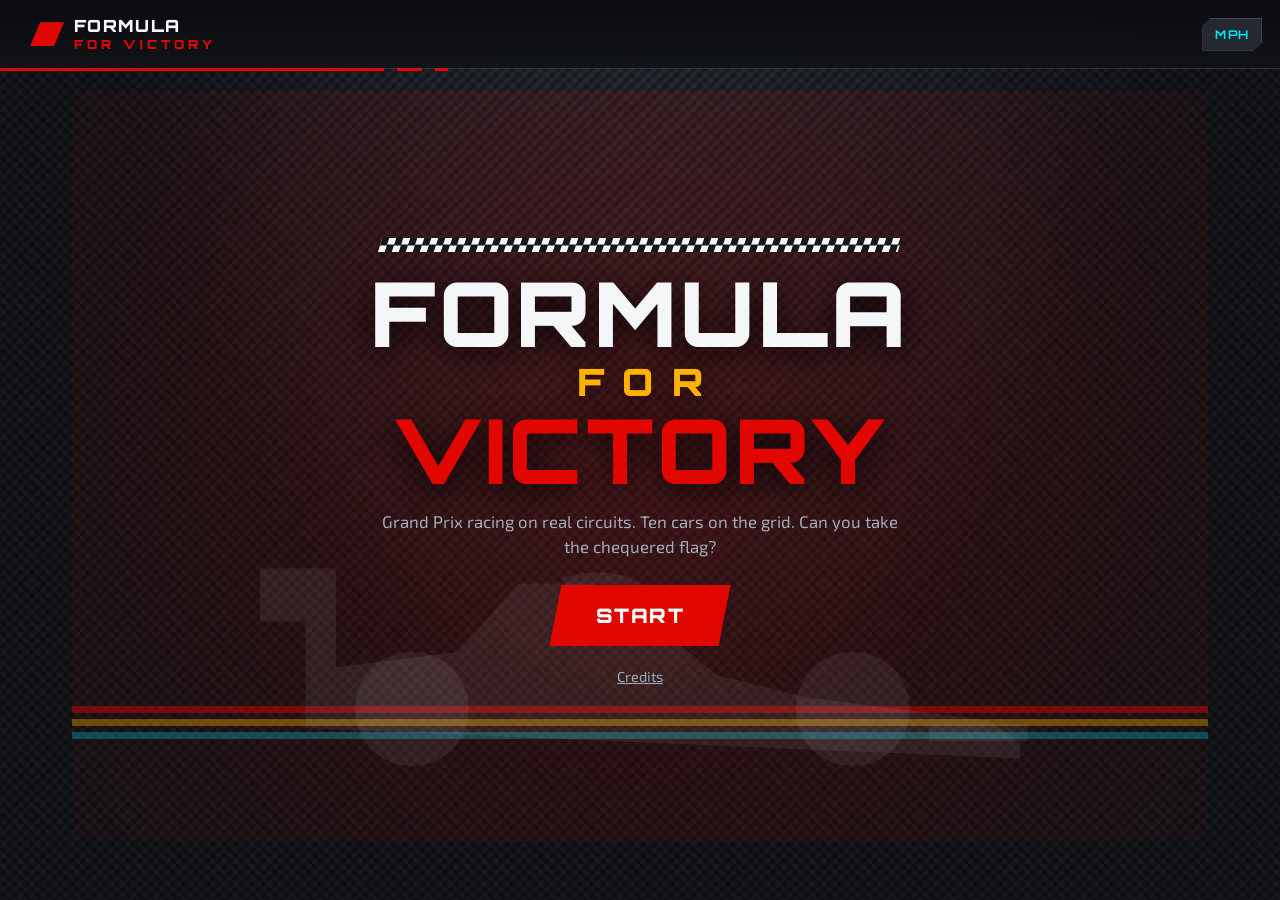
==== index.html @ 268bb815 "Smoother on tablets, kinder steering, phone layout Rivals far up the road are drawn as one simple sh" ====
<!DOCTYPE html>
<html lang="en">
<head>
    <meta charset="UTF-8">
    <meta name="viewport" content="width=device-width, initial-scale=1.0, viewport-fit=cover">
    <title>Formula for Victory</title>
    <meta name="description" content="A Grand Prix racing game for ages 9 to 12: single-seater racing cars on real circuits.">

    <link rel="manifest" href="manifest.json">
    <meta name="theme-color" content="#111317">
    <link rel="apple-touch-icon" href="icon-192.png">
    <link rel="icon" href="icon-192.png" type="image/png">
    <meta name="apple-mobile-web-app-capable" content="yes">
    <meta name="mobile-web-app-capable" content="yes">
    <meta name="apple-mobile-web-app-status-bar-style" content="black-translucent">
    <link rel="stylesheet" href="style.css">
    <!-- Child-friendly settings: stop browser features that get in the way when a child is playing
         (long-press "save image" menus, dragging pictures, zooming, pull-to-refresh, print/save shortcuts,
         translate prompts, and the Back button closing the app). The search box still works normally. -->
    <meta name="google" content="notranslate">
    <style>
        html { touch-action: pan-x pan-y; }   /* scrolling only: no pinch or double-tap zoom (games that need touch set their own) */
        html, body { overscroll-behavior: none; -webkit-text-size-adjust: 100%; }   /* no pull-to-refresh or bounce */
        body { -webkit-touch-callout: none; -webkit-user-select: none; user-select: none; }
        img, svg, canvas, video, a { -webkit-touch-callout: none; -webkit-user-drag: none; }
        input, textarea, [contenteditable="true"] { -webkit-touch-callout: default; -webkit-user-select: text; user-select: text; }
        @media print {
            body > * { display: none !important; }
            body::after { content: 'Printing is switched off in this app.'; display: block; padding: 40px; text-align: center; font: 700 24px sans-serif; }
        }
    </style>
    <script>
        (function () {
            const isTyping = el => el && el.closest && el.closest('input, textarea, [contenteditable="true"]');
            const block = e => { if (!isTyping(e.target)) e.preventDefault(); };
            document.addEventListener('contextmenu', block, true);   // long-press menu: save / download / share image, open link
            document.addEventListener('dragstart', block, true);     // dragging pictures and links out of the app
            document.addEventListener('selectstart', block, true);   // selecting text (and the copy / web-search bubble)
            // iPads ignore "user-scalable=no", so stop pinch-zoom there too
            ['gesturestart', 'gesturechange', 'gestureend'].forEach(t => document.addEventListener(t, e => e.preventDefault(), { passive: false }));
            // Keyboard shortcuts: print, save, find, open, view source and zoom
            document.addEventListener('keydown', e => {
                if ((e.ctrlKey || e.metaKey) && ['p', 's', 'f', 'g', 'o', 'u', '+', '=', '-', '0'].includes((e.key || '').toLowerCase())) e.preventDefault();
            }, true);
            document.addEventListener('wheel', e => { if (e.ctrlKey) e.preventDefault(); }, { passive: false });   // trackpad pinch-zoom

            // Back button / back swipe: close a pop-up or return to the first screen, instead of leaving the app
            const arm = () => { if (!(history.state && history.state.kidGuard)) history.pushState({ kidGuard: true }, ''); };
            document.addEventListener('pointerdown', arm, true);   // browsers only honour this after a tap, so add it on the first touch
            window.addEventListener('popstate', () => {
                if (document.querySelector('.modal.open')) {
                    document.dispatchEvent(new KeyboardEvent('keydown', { key: 'Escape', bubbles: true }));
                } else {
                    const home = document.querySelector('.nav-btn');
                    if (home && !home.classList.contains('active')) home.click();
                }
                arm();
            });
        })();
    </script>
</head>
<body>
    <header class="topbar">
        <button class="brand nav-btn home active" data-screen="title" aria-label="Formula for Victory home">
            <span class="brand-mark" aria-hidden="true"></span>
            <span class="brand-text">FORMULA<b>FOR VICTORY</b></span>
        </button>
        <span class="spacer"></span>
        <button class="install-btn" id="install-btn" hidden>📲 Install app</button>
        <button class="units-btn" id="units-btn" title="Switch between mph and km/h">MPH</button>
    </header>

    <main>
        <!-- TITLE -->
        <section id="screen-title" class="screen active">
            <div class="title-wrap">
                <canvas class="title-art" id="title-art" aria-hidden="true"></canvas>
                <div class="title-box">
                    <div class="title-flag" aria-hidden="true"></div>
                    <h1 class="title-logo">FORMULA<small>FOR</small><b>VICTORY</b></h1>
                    <p class="title-tag">Grand Prix racing on real circuits. Ten cars on the grid. Can you take the chequered flag?</p>
                    <div class="title-btns">
                        <button class="big-btn" data-screen="circuits">Start</button>
                        <button class="link-btn" data-screen="credits">Credits</button>
                    </div>
                </div>
            </div>
        </section>

        <!-- CHOOSE A CIRCUIT -->
        <section id="screen-circuits" class="screen">
            <div class="screen-head">
                <h1><span class="kicker">Step 1</span>Choose a circuit</h1>
                <p class="subtitle">Every circuit is traced from a real map, so the corners are where they really are.</p>
            </div>
            <div class="circuit-grid" id="circuit-grid"></div>
        </section>

        <!-- SET UP THE RACE -->
        <section id="screen-setup" class="screen">
            <button class="back-btn" data-screen="circuits">‹ Circuits</button>
            <div id="setup"></div>
        </section>

        <!-- CREDITS -->
        <section id="screen-credits" class="screen">
            <button class="back-btn" data-screen="title">‹ Back</button>
            <div class="screen-head"><h1><span class="kicker">Credits</span>Thank you</h1></div>
            <div class="panel credits" id="credits"></div>
        </section>
    </main>

    <!-- THE RACE (fills the screen) -->
    <div class="race-stage" id="race-stage" hidden>
        <div class="race-canvas-wrap" id="race-canvas-wrap">
            <div class="race-hud" id="race-hud"></div>
            <canvas class="race-map" id="race-map" width="180" height="180"></canvas>
            <div class="race-flash" id="race-flash"></div>
            <div class="race-corner" id="race-corner"></div>
            <div class="race-slip" id="race-slip">SLIPSTREAM</div>
            <div class="race-top">
                <button class="opt" data-race="pause" aria-label="Pause">❚❚<span> Pause</span></button><button class="opt" id="race-cam" aria-label="Change camera">🎥<span> Camera</span></button><button class="opt" id="race-help" aria-label="Driving help">🛞<span> Driving help</span></button><button class="opt" id="race-tilt" aria-label="Tilt steering">📱<span> Tilt</span></button><button class="opt" id="race-sound" aria-label="Sound">🔊<span> Sound</span></button><button class="opt" id="race-engine" aria-label="Engine sound">🏎️<span> Engine</span></button><button class="opt" id="race-units" aria-label="Switch between mph and km/h">MPH</button>
            </div>
            <div class="pad pad-left"><button class="pad-btn" data-pad="left" aria-label="Steer left">◀</button><button class="pad-btn" data-pad="right" aria-label="Steer right">▶</button></div>
            <div class="pad pad-right"><button class="pad-btn brake" data-pad="brake" aria-label="Brake">BRAKE</button><button class="pad-btn gas" data-pad="gas" aria-label="Accelerate">GO</button></div>
            <div class="race-panel" id="race-pause-panel" hidden><div class="rr-box"><h2>Paused</h2><div class="rr-actions"><button class="big-btn" data-race="resume">Keep racing</button><button class="act-btn ghost" data-race="menu">Quit to menu</button></div></div></div>
            <div class="race-panel" id="race-result" hidden></div>
        </div>
    </div>

    <div class="loading-veil" id="loading" hidden><div>WARMING UP THE TYRES…<small>Building the circuit</small></div></div>
    <div id="toast" role="status"></div>

    <script src="app.js"></script>
</body>
</html>
---- style.css ----
/* Formula for Victory: styles. The racing screen's styles are carried over from Supercar Legends. */
@font-face { font-family: 'Orbitron'; src: url('fonts/orbitron-latin-700-normal.woff2') format('woff2'); font-weight: 700; font-display: swap; }
@font-face { font-family: 'Orbitron'; src: url('fonts/orbitron-latin-900-normal.woff2') format('woff2'); font-weight: 900; font-display: swap; }
@font-face { font-family: 'Russo One'; src: url('fonts/russo-one-latin-400-normal.woff2') format('woff2'); font-weight: 400; font-display: swap; }
@font-face { font-family: 'Exo 2'; src: url('fonts/exo-2-latin-400-normal.woff2') format('woff2'); font-weight: 400; font-display: swap; }
@font-face { font-family: 'Exo 2'; src: url('fonts/exo-2-latin-600-normal.woff2') format('woff2'); font-weight: 600; font-display: swap; }
@font-face { font-family: 'Exo 2'; src: url('fonts/exo-2-latin-700-normal.woff2') format('woff2'); font-weight: 700; font-display: swap; }
@font-face { font-family: 'Exo 2'; src: url('fonts/exo-2-latin-800-normal.woff2') format('woff2'); font-weight: 800; font-display: swap; }

:root {
    --bg: #111317; --bg-2: #171A1F; --panel: #1B1F26; --panel-2: #232831; --line: #303641; --line-2: #3D4451;
    --text: #F4F6F8; --muted: #A3ACB9; --dim: #6E7785;
    --red: #E10600; --red-2: #FF2A1F; --cyan: #00E5FF; --lime: #C6FF00; --amber: #FFB300;
    --display: 'Orbitron', 'Russo One', 'Arial Black', sans-serif;
    --head: 'Russo One', 'Orbitron', 'Arial Black', sans-serif;
    --body: 'Exo 2', 'Segoe UI', system-ui, sans-serif;
    --cut: 14px;
    --carbon: repeating-linear-gradient(45deg, rgba(255,255,255,.022) 0 4px, transparent 4px 8px),
              repeating-linear-gradient(-45deg, rgba(0,0,0,.28) 0 4px, transparent 4px 8px);
}
* { box-sizing: border-box; -webkit-tap-highlight-color: transparent; }
html { -webkit-text-size-adjust: 100%; }
body { margin: 0; font-family: var(--body); color: var(--text); background: var(--bg); background-image: var(--carbon), radial-gradient(ellipse at 50% -20%, #262A33 0%, transparent 60%); background-attachment: fixed; min-height: 100vh; overflow-x: hidden; }
button, input, select { font-family: inherit; color: inherit; }
button { cursor: pointer; }
:focus-visible { outline: 2px solid var(--cyan); outline-offset: 2px; box-shadow: 0 0 0 4px rgba(0,229,255,.25); }
h1, h2, h3 { font-family: var(--head); font-weight: 400; letter-spacing: .02em; margin: 0; }
.small { font-size: .85rem; color: var(--muted); }
.cut { clip-path: polygon(var(--cut) 0, 100% 0, 100% calc(100% - var(--cut)), calc(100% - var(--cut)) 100%, 0 100%, 0 var(--cut)); }

/* ---------- Top bar ---------- */
.topbar { position: sticky; top: 0; z-index: 50; display: flex; align-items: center; gap: 14px; padding: 10px 18px; padding-top: max(10px, env(safe-area-inset-top));
          background: linear-gradient(180deg, rgba(10,11,14,.97), rgba(17,19,23,.93)); border-bottom: 1px solid var(--line); backdrop-filter: blur(8px); }
.topbar::after { content: ''; position: absolute; left: 0; right: 0; bottom: -3px; height: 3px; background: linear-gradient(90deg, var(--red) 0 30%, transparent 30% 31%, var(--red) 31% 33%, transparent 33% 34%, var(--red) 34% 35%, transparent 35%); }
.brand { display: flex; align-items: center; gap: 10px; background: none; border: 0; padding: 0; flex-shrink: 0; }
.brand-mark { width: 34px; height: 24px; background: var(--red); clip-path: polygon(30% 0, 100% 0, 70% 100%, 0 100%); box-shadow: 0 0 18px rgba(225,6,0,.6); position: relative; }
.brand-text { font-family: var(--display); font-weight: 900; font-size: 1.05rem; letter-spacing: .08em; line-height: 1; display: flex; flex-direction: column; text-align: left; }
.brand-text b { color: var(--red); font-weight: 900; font-size: .78rem; letter-spacing: .32em; margin-top: 3px; }
.units-btn { flex-shrink: 0; background: var(--panel-2); border: 1px solid var(--line-2); padding: 8px 12px; font-family: var(--display); font-weight: 700; font-size: .75rem; letter-spacing: .1em; color: var(--cyan); clip-path: polygon(8px 0, 100% 0, 100% calc(100% - 8px), calc(100% - 8px) 100%, 0 100%, 0 8px); }
.kicker { display: block; font-family: var(--display); font-weight: 700; font-size: .72rem; letter-spacing: .3em; color: var(--red-2); text-transform: uppercase; margin-bottom: 6px; }
.subtitle { color: var(--muted); margin: 8px 0 0; max-width: 760px; line-height: 1.5; }
.panel { background: linear-gradient(180deg, var(--panel), var(--bg-2)); border: 1px solid var(--line); padding: 18px; clip-path: polygon(var(--cut) 0, 100% 0, 100% calc(100% - var(--cut)), calc(100% - var(--cut)) 100%, 0 100%, 0 var(--cut)); }
.panel h2 { font-size: 1.1rem; margin-bottom: 10px; }
.act-btn { background: var(--red); border: 0; padding: 12px 18px; font-family: var(--head); font-size: .95rem; letter-spacing: .04em; color: #fff; clip-path: polygon(10px 0, 100% 0, calc(100% - 10px) 100%, 0 100%); padding-left: 22px; padding-right: 22px; }
.act-btn.ghost { background: var(--panel-2); color: var(--cyan); }
.act-btn:hover { filter: brightness(1.15); }
.big-btn { background: var(--red); border: 0; padding: 14px 26px; font-family: var(--display); font-weight: 900; letter-spacing: .08em; color: #fff; text-transform: uppercase; clip-path: polygon(12px 0, 100% 0, calc(100% - 12px) 100%, 0 100%); }
.big-btn:hover { filter: brightness(1.15); }
.big-btn[hidden] { display: none; }
#toast { position: fixed; left: 50%; bottom: 24px; transform: translate(-50%, 200%); visibility: hidden; background: var(--panel-2); border-left: 4px solid var(--cyan); padding: 12px 18px; font-weight: 700; z-index: 200; transition: transform .25s; max-width: calc(100vw - 32px); }
#toast.show { transform: translate(-50%, 0); visibility: visible; }
.opts { display: flex; flex-wrap: wrap; gap: 6px; }
.opt { background: var(--panel-2); border: 1px solid var(--line-2); padding: 9px 12px; font-weight: 700; font-size: .86rem; color: var(--text); }
.opt:hover { border-color: var(--cyan); }
.opt.active { background: var(--red); border-color: var(--red); color: #fff; }
.rr-actions { display: flex; flex-wrap: wrap; gap: 10px; margin-top: 14px; align-items: center; }
.how { margin-top: 14px; }
.how h3 { margin-bottom: 6px; }
.how p { margin: 0; line-height: 1.55; color: var(--muted); }
.race-stage { position: fixed; inset: 0; z-index: 120; background: #000; }
body.racing { overflow: hidden; }
body.racing .topbar { display: none; }
.race-canvas-wrap { position: absolute; inset: 0; touch-action: none; user-select: none; -webkit-user-select: none; }
.race-canvas-wrap canvas:first-child { width: 100%; height: 100%; display: block; }
.race-hud { position: absolute; inset: 0; pointer-events: none; font-family: var(--display); color: #fff; text-shadow: 0 2px 6px rgba(0,0,0,.6); }
.hud-left { position: absolute; left: max(16px, env(safe-area-inset-left)); top: 14px; }
.hud-pos b { font-size: 2.6rem; font-weight: 900; } .hud-pos span { font-size: 1.2rem; opacity: .8; }
.hud-lap { font-size: .95rem; font-weight: 700; letter-spacing: .12em; color: var(--amber); }
.hud-right { position: absolute; right: max(16px, env(safe-area-inset-right)); top: 64px; text-align: right; }
.hud-time { font-size: 1.6rem; font-weight: 700; } .hud-best { font-size: .85rem; color: var(--amber); }
.hud-speed { position: absolute; left: 50%; bottom: 18px; transform: translateX(-50%); text-align: center; }
.hud-speed b { display: block; font-size: 3rem; font-weight: 900; line-height: 1; } .hud-speed span { font-size: .8rem; letter-spacing: .25em; color: var(--cyan); }
.race-map { position: absolute; right: max(12px, env(safe-area-inset-right)); bottom: 150px; width: 140px; height: 140px; background: rgba(10,11,14,.45); border-radius: 8px; pointer-events: none; }
.race-flash { position: absolute; left: 50%; top: 28%; transform: translate(-50%, -50%) scale(.8); font-family: var(--display); font-weight: 900; font-size: clamp(1.6rem, 5vw, 3.2rem); color: var(--lime); text-shadow: 0 3px 12px rgba(0,0,0,.7); opacity: 0; transition: opacity .2s, transform .2s; pointer-events: none; text-align: center; }
.race-fx { position: absolute; inset: 0; width: 100%; height: 100%; pointer-events: none; }
.race-slip { position: absolute; left: 50%; bottom: 128px; transform: translateX(-50%); font-family: var(--display); font-weight: 900; font-size: .85rem; letter-spacing: .25em; color: var(--cyan); text-shadow: 0 0 10px rgba(0,229,255,.8); opacity: 0; transition: opacity .2s; pointer-events: none; }
.race-slip.show { opacity: 1; }
.race-flash.show { opacity: 1; transform: translate(-50%, -50%) scale(1); }
/* start countdown: near the top, starts big and shrinks away (each number a little smaller than the last) */
.race-count { position: absolute; left: 50%; top: 20%; transform: translate(-50%, -50%); font-family: var(--display); font-weight: 900; font-size: clamp(3.5rem, 11vw, 7rem); line-height: 1;
  color: #fff; -webkit-text-stroke: 3px #111; paint-order: stroke fill; text-shadow: 0 6px 18px rgba(0,0,0,.55); opacity: 0; pointer-events: none; }
.race-count.go { color: var(--lime); }
.race-count.run { animation: race-count .95s cubic-bezier(.2,.7,.3,1) forwards; }
@keyframes race-count {
  0%   { opacity: 0; transform: translate(-50%, -50%) scale(var(--start)); }
  12%  { opacity: 1; transform: translate(-50%, -50%) scale(calc(var(--start) * .9)); }
  75%  { opacity: 1; }
  100% { opacity: 0; transform: translate(-50%, -50%) scale(calc(var(--start) * .38)); }
}
@keyframes race-count-still { 0%, 85% { opacity: 1; transform: translate(-50%, -50%) scale(calc(var(--start) * .6)); } 100% { opacity: 0; transform: translate(-50%, -50%) scale(calc(var(--start) * .6)); } }
@media (prefers-reduced-motion: reduce) { .race-count.run { animation-name: race-count-still; } }
.race-top { position: absolute; top: 12px; left: 50%; transform: translateX(-50%); display: flex; gap: 6px; flex-wrap: wrap; justify-content: center; }
.race-top .opt { background: rgba(17,19,23,.7); padding: 8px 10px; font-size: .8rem; }
.race-top .opt.active { background: rgba(225,6,0,.85); }
.pad { position: absolute; bottom: max(18px, env(safe-area-inset-bottom)); display: flex; gap: 14px; }
.pad-left { left: max(18px, env(safe-area-inset-left)); } .pad-right { right: max(18px, env(safe-area-inset-right)); }
.pad-btn { width: 96px; height: 96px; border-radius: 50%; border: 3px solid rgba(255,255,255,.35); background: rgba(17,19,23,.55); color: #fff; font-size: 2rem; font-family: var(--display); font-weight: 900;
           touch-action: none; user-select: none; -webkit-user-select: none; -webkit-touch-callout: none; }
.pad-btn.gas { width: 110px; height: 130px; border-radius: 18px; background: rgba(67,160,71,.55); font-size: 1.3rem; }
.pad-btn.brake { width: 96px; height: 110px; border-radius: 18px; background: rgba(225,6,0,.5); font-size: 1rem; align-self: flex-end; }
.pad-btn.down { background: rgba(255,255,255,.35); transform: scale(.95); }
.race-panel[hidden] { display: none; }
.race-panel { position: absolute; inset: 0; display: grid; place-items: center; background: rgba(5,6,8,.6); padding: 16px; }
.rr-box { background: linear-gradient(180deg, var(--panel), var(--bg)); border: 1px solid var(--line-2); padding: 26px 28px; text-align: center; max-width: 460px; width: 100%;
          clip-path: polygon(0 0, calc(100% - 22px) 0, 100% 22px, 100% 100%, 22px 100%, 0 calc(100% - 22px)); }
.rr-box h2 { font-size: 2rem; margin: 6px 0; }
.rr-medal { font-size: 1.5rem; font-family: var(--head); margin: 6px 0 10px; }
.rr-box .rr-actions { justify-content: center; }
@media (max-width: 640px) {
    .pad-btn { width: 74px; height: 74px; font-size: 1.5rem; } .pad-btn.gas { width: 84px; height: 104px; } .pad-btn.brake { width: 74px; height: 88px; }
    .race-map { width: 100px; height: 100px; bottom: 130px; }
    .hud-speed b { font-size: 2.2rem; } .hud-pos b { font-size: 2rem; }
    .hud-right { top: 96px; }
}
@media (max-height: 500px) {
    .race-map { width: 96px; height: 96px; top: 84px; left: max(14px, env(safe-area-inset-left)); right: auto; bottom: auto; }
    .pad-btn { width: 72px; height: 72px; font-size: 1.4rem; } .pad-btn.gas { width: 84px; height: 100px; } .pad-btn.brake { width: 72px; height: 84px; }
    .hud-speed b { font-size: 2.2rem; } .hud-pos b { font-size: 2rem; }
}
@media (prefers-reduced-motion: reduce) {
    *, *::before, *::after { animation: none !important; transition: none !important; }
}
/* in the cockpit view the dashboard shows the speed, so the big on-screen number steps aside */
.in-cockpit .hud-speed { opacity: 0; }
/* replays */
.race-replay { position: absolute; top: 12px; left: 50%; transform: translateX(-50%); display: flex; align-items: center; gap: 10px; z-index: 5; }
.race-replay[hidden] { display: none; }
.rp-badge { font-family: var(--display); font-weight: 900; letter-spacing: .15em; color: #fff; background: #E10600; padding: 6px 10px; animation: rp-blink 1.2s steps(2) infinite; }
.rp-shot { font-family: var(--display); font-size: .85rem; color: #fff; text-shadow: 0 2px 6px rgba(0,0,0,.7); }
@keyframes rp-blink { 50% { opacity: .55; } }
.replaying .race-top, .replaying .pad, .replaying .race-slip, .replaying .race-map, .replaying .race-fx { display: none; }
.champ-table { width: 100%; border-collapse: collapse; margin: 10px 0 4px; font-size: .9rem; text-align: left; }
.champ-table th { font-size: .7rem; letter-spacing: .15em; text-transform: uppercase; opacity: .7; padding: 4px 6px; }
.champ-table td { padding: 5px 6px; border-top: 1px solid rgba(255,255,255,.08); }
.champ-table tr.me td { background: rgba(225,6,0,.18); font-weight: 700; }
.champ-dot { display: inline-block; width: 10px; height: 10px; border-radius: 50%; margin-right: 8px; vertical-align: middle; box-shadow: 0 0 0 1px rgba(255,255,255,.4); }
/* the podium: the top three cars on their steps, with a sheet of lap times underneath */
.podium-on .race-top, .podium-on .pad, .podium-on .race-slip, .podium-on .race-map, .podium-on .race-flash { display: none; }
.pod-sheet, .pod-only { display: none; }
.race-panel.has-podium .pod-only { display: inline-block; }
.race-panel.podium { place-items: end center; padding: 10px max(10px, env(safe-area-inset-right)) max(10px, env(safe-area-inset-bottom)) max(10px, env(safe-area-inset-left)); pointer-events: none;
    background: linear-gradient(180deg, rgba(5,6,8,0) 38%, rgba(5,6,8,.6) 58%, rgba(5,6,8,.92)); }
.race-panel.podium .rr-box { display: none; }
.race-panel.podium .pod-sheet { display: grid; gap: 8px; width: 100%; max-width: 860px; text-align: center; pointer-events: auto; animation: pod-rise .5s ease-out both; }
@keyframes pod-rise { from { opacity: 0; transform: translateY(24px); } }
.pod-head .kicker { margin-bottom: 2px; text-shadow: 0 1px 4px rgba(0,0,0,.8); }
.pod-head h2 { font-size: clamp(1.25rem, 3.6vw, 1.9rem); text-shadow: 0 2px 8px rgba(0,0,0,.8); }
.pod-head p { margin: 2px 0; }
.pod-head .rr-medal { font-size: 1.1rem; }
.pod-cards { display: grid; grid-template-columns: 1fr 1.12fr 1fr; gap: 8px; align-items: end; }
.pod-card { background: linear-gradient(180deg, var(--panel), var(--bg)); border: 1px solid var(--line-2); border-top: 4px solid var(--c, var(--line-2)); padding: 8px 10px 6px; min-width: 0; }
.pod-card.p1 { padding-top: 14px; }
.pod-card.me { border-color: var(--red-2); border-top-color: var(--c); box-shadow: 0 0 0 1px var(--red-2), 0 0 16px rgba(225,6,0,.35); }
.pod-pos { font-family: var(--display); font-weight: 900; font-size: 1.25rem; line-height: 1; color: #C9CED6; }
.pod-card.p1 .pod-pos { font-size: 1.55rem; color: var(--amber); }
.pod-card.p3 .pod-pos { color: #C98A4B; }
.pod-name { font-family: var(--head); font-size: .95rem; margin: 5px 0 4px; white-space: nowrap; overflow: hidden; text-overflow: ellipsis; }
.pod-laps { width: 100%; border-collapse: collapse; font-size: .85rem; font-variant-numeric: tabular-nums; }
.pod-laps td { padding: 1px 0; }
.pod-laps td:first-child { text-align: left; color: var(--muted); }
.pod-laps td:last-child { text-align: right; font-weight: 600; }
.pod-laps tr.tot td { border-top: 1px solid var(--line-2); padding-top: 3px; font-weight: 800; color: #fff; }
.pod-you { display: flex; flex-wrap: wrap; gap: 4px 14px; justify-content: center; align-items: baseline; padding: 7px 10px; font-size: .85rem; color: var(--muted); background: rgba(225,6,0,.18); border: 1px solid var(--red-2); font-variant-numeric: tabular-nums; }
.pod-you b { color: #fff; }
.pod-you > b { font-family: var(--head); font-weight: 400; font-size: .95rem; }
.pod-note { margin: 0; font-size: .7rem; color: var(--muted); text-shadow: 0 1px 3px rgba(0,0,0,.9); }
.pod-sheet .rr-actions { justify-content: center; margin-top: 2px; gap: 8px; }
.pod-sheet .big-btn { padding: 11px 20px; font-size: .9rem; }
.pod-sheet .act-btn { padding: 10px 18px; font-size: .88rem; }
@media (max-width: 640px) {
    .pod-cards { gap: 5px; }
    .pod-card { padding: 6px 6px 5px; }
    .pod-name { font-size: .8rem; white-space: normal; line-height: 1.15; }
    .pod-name .champ-dot { margin-right: 5px; }
    .pod-laps { font-size: .76rem; }
    .pod-sheet .big-btn, .pod-sheet .act-btn { padding: 10px 14px; font-size: .8rem; }
}
/* a phone on its side: the heading and buttons go beside the lap times, to leave room for the cars */
@media (max-height: 500px) {
    .race-panel.podium { background: linear-gradient(90deg, rgba(5,6,8,.85), rgba(5,6,8,0) 34%), linear-gradient(180deg, rgba(5,6,8,0) 55%, rgba(5,6,8,.85)); }
    .race-panel.podium .pod-sheet { grid-template-columns: minmax(180px, 1fr) 2.6fr; align-items: end; max-width: none; gap: 4px 12px; }
    .pod-head h2 { font-size: 1.3rem; } .pod-head .rr-unlock { font-size: .8rem; margin: 2px 0; }
    .pod-head .kicker { font-size: .6rem; letter-spacing: .18em; }
    .pod-head { grid-column: 1; grid-row: 1; align-self: end; }
    .pod-sheet .rr-actions { grid-column: 1; grid-row: 2 / span 2; align-self: start; }
    .pod-cards { grid-column: 2; grid-row: 1 / span 2; }
    .pod-you { grid-column: 2; }
    .pod-note { grid-column: 2; }
    .pod-card { padding: 4px 8px; } .pod-card.p1 { padding-top: 8px; }
    .pod-laps { font-size: .76rem; } .pod-name { margin: 2px 0; font-size: .85rem; }
    .pod-sheet .big-btn, .pod-sheet .act-btn { padding: 8px 14px; font-size: .78rem; }
}
@media (prefers-reduced-motion: reduce) { .race-panel.podium .pod-sheet { animation: none; } }

/* ---------- Formula for Victory: the menus ---------- */
.brand { cursor: pointer; }
.brand-text b { color: var(--red); }
.topbar .spacer { flex: 1; }
.install-btn { flex-shrink: 0; background: var(--amber); color: #15171b; border: 0; padding: 9px 14px; font-family: var(--head); font-size: .9rem; clip-path: polygon(8px 0, 100% 0, calc(100% - 8px) 100%, 0 100%); }
.install-btn[hidden] { display: none; }
.nav-btn.home { clip-path: none; padding: 8px 12px; }
main { max-width: 1180px; margin: 0 auto; padding: 22px 22px 40px; padding-left: max(22px, env(safe-area-inset-left)); padding-right: max(22px, env(safe-area-inset-right)); }
.screen { display: none; animation: screenIn .3s ease; }
.screen.active { display: block; }
@keyframes screenIn { from { opacity: 0; transform: translateY(10px); } to { opacity: 1; transform: none; } }
.screen-head { margin-bottom: 16px; }
.screen-head h1 { font-size: clamp(1.5rem, 3.2vw, 2.3rem); line-height: 1.1; }
.subtitle { color: var(--muted); margin: 8px 0 0; max-width: 760px; line-height: 1.5; }
.back-btn { background: none; border: 0; color: var(--cyan); font-family: var(--head); font-size: .95rem; padding: 8px 0; margin-bottom: 6px; }
.link-btn { background: none; border: 0; color: var(--muted); text-decoration: underline; padding: 10px; font-size: .9rem; }

/* title screen */
.title-wrap { position: relative; min-height: calc(100vh - 150px); min-height: calc(100dvh - 150px); display: grid; place-items: center; text-align: center; overflow: hidden; }
.title-art { position: absolute; inset: 0; width: 100%; height: 100%; opacity: .9; pointer-events: none; }
.title-box { position: relative; padding: 20px 10px; }
.title-flag { height: 14px; width: min(520px, 80vw); margin: 0 auto 18px; background: repeating-conic-gradient(#f4f6f8 0 25%, #15171b 0 50%) 0 0 / 14px 14px; transform: skewX(-18deg); }
.title-logo { font-family: var(--display); font-weight: 900; line-height: .95; letter-spacing: .04em; font-size: clamp(2.4rem, 9vw, 5.6rem); text-shadow: 0 6px 30px rgba(0,0,0,.8); }
.title-logo small { display: block; font-size: .42em; letter-spacing: .5em; color: var(--amber); margin: .25em 0 .2em .5em; }
.title-logo b { color: var(--red); font-weight: 900; }
.title-tag { color: var(--muted); font-size: 1.05rem; margin: 16px auto 26px; max-width: 520px; line-height: 1.5; }
.title-btns { display: flex; flex-direction: column; gap: 12px; align-items: center; }
.title-btns .big-btn { font-size: 1.25rem; padding: 18px 46px; }

/* circuit cards */
.circuit-grid { display: grid; grid-template-columns: repeat(auto-fill, minmax(230px, 1fr)); gap: 14px; }
.circuit-card { position: relative; text-align: left; background: linear-gradient(180deg, var(--panel), var(--bg-2)); border: 1px solid var(--line); padding: 14px 16px 16px; display: flex; flex-direction: column; gap: 6px; min-height: 250px;
                clip-path: polygon(var(--cut) 0, 100% 0, 100% calc(100% - var(--cut)), calc(100% - var(--cut)) 100%, 0 100%, 0 var(--cut)); }
.circuit-card:not(.soon):hover { border-color: var(--red-2); }
.circuit-card .cc-map { height: 120px; display: grid; place-items: center; }
.circuit-card .cc-map canvas { max-height: 120px; max-width: 100%; }
.circuit-card .cc-map span { font-size: 3rem; opacity: .35; }
.circuit-card b { font-family: var(--head); font-weight: 400; font-size: 1.35rem; }
.circuit-card .cc-where { color: var(--amber); font-family: var(--display); font-weight: 700; font-size: .7rem; letter-spacing: .2em; text-transform: uppercase; }
.circuit-card .cc-blurb { color: var(--muted); font-size: .86rem; line-height: 1.4; }
.circuit-card.soon { opacity: .6; cursor: default; }
.circuit-card .cc-soon { position: absolute; top: 12px; right: 12px; background: var(--panel-2); border: 1px solid var(--line-2); color: var(--cyan); font-family: var(--display); font-weight: 700; font-size: .62rem; letter-spacing: .15em; padding: 5px 8px; }
.circuit-card .cc-go { margin-top: auto; align-self: flex-start; }

/* race set-up */
.setup-grid { display: grid; grid-template-columns: minmax(260px, 1fr) 1.5fr; gap: 14px; }
.setup-map { display: grid; place-items: center; padding: 6px 0 10px; }
.setup-map canvas { max-width: 100%; max-height: 300px; }
.setup-facts { display: flex; flex-wrap: wrap; gap: 6px 16px; color: var(--muted); font-size: .9rem; margin-top: 8px; }
.setup-facts b { color: var(--text); }
.b-label { font-family: var(--display); font-weight: 700; font-size: .68rem; letter-spacing: .22em; text-transform: uppercase; color: var(--muted); margin: 16px 0 7px; }
.team-dots { display: flex; flex-wrap: wrap; gap: 8px; }
.team-dot { width: 46px; height: 46px; border-radius: 50%; border: 3px solid var(--line-2); padding: 0; position: relative; overflow: hidden; }
.team-dot::after { content: ''; position: absolute; left: 0; right: 0; top: 42%; height: 16%; background: var(--stripe); }
.team-dot.active { border-color: #fff; box-shadow: 0 0 0 3px var(--red); }
.team-name { margin: 8px 0 0; font-family: var(--head); }
.mode-btns { display: flex; flex-wrap: wrap; gap: 12px; margin-top: 20px; }
.mode-btns .big-btn { font-size: 1.1rem; padding: 16px 30px; }
.mode-btns .big-btn.alt { background: var(--panel-2); color: var(--cyan); border: 1px solid var(--line-2); }
.loading-veil { position: fixed; inset: 0; z-index: 300; display: grid; place-items: center; background: rgba(8,9,12,.92); font-family: var(--display); font-weight: 900; font-size: clamp(1.1rem, 4vw, 1.8rem); letter-spacing: .12em; color: #fff; text-align: center; padding: 20px; }
.loading-veil[hidden] { display: none; }
.loading-veil small { display: block; margin-top: 12px; font-family: var(--body); font-weight: 600; font-size: .9rem; letter-spacing: 0; color: var(--muted); }
.credits p { line-height: 1.6; color: var(--muted); margin: 0 0 12px; }
.credits a { color: var(--cyan); }
.credits b { color: var(--text); }
.credits h3 { margin: 18px 0 8px; }

/* extras on the racing screen */
.hud-done { font-size: .78rem; font-weight: 700; opacity: .9; font-family: var(--body); letter-spacing: .02em; }
.hud-done b { font-family: var(--display); font-weight: 700; margin-left: 4px; }
.race-map { width: auto; height: 150px; }
.race-corner { position: absolute; left: 50%; top: 58px; transform: translateX(-50%); font-family: var(--display); font-weight: 700; font-size: .8rem; letter-spacing: .22em; text-transform: uppercase; color: #fff; background: rgba(17,19,23,.6); border-left: 3px solid var(--amber); padding: 5px 12px; opacity: 0; pointer-events: none; white-space: nowrap; }
.race-corner.show { animation: corner-tag 3.2s ease forwards; }
@keyframes corner-tag { 0% { opacity: 0; } 10%, 75% { opacity: 1; } 100% { opacity: 0; } }
.podium-on .race-corner, .replaying .race-corner { display: none; }
.rr-box.champ-box { max-width: 600px; max-height: calc(100% - 8px); overflow: auto; }
.champ-table td:nth-child(3), .champ-table td:nth-child(4), .champ-table th:nth-child(3), .champ-table th:nth-child(4) { text-align: right; font-variant-numeric: tabular-nums; }
@media (max-width: 760px) {
    .setup-grid { grid-template-columns: 1fr; }
    .topbar { gap: 8px; padding-left: 12px; padding-right: 12px; }
    .brand-text { font-size: .85rem; }
    .install-btn { font-size: .78rem; padding: 8px 10px; }
    main { padding: 16px 14px 30px; }
}
/* phones: the buttons along the top are pictures only, so they fit in one row */
@media (max-width: 900px) {
    .race-top { flex-wrap: nowrap; gap: 5px; }
    .race-top .opt span { display: none; }
    .race-top .opt { padding: 8px 10px; font-size: .9rem; min-width: 40px; }
    .race-top #race-units { font-size: .7rem; }
}
@media (max-width: 640px) {
    .race-map { height: 110px; }
    .race-corner { top: 56px; font-size: .68rem; }
    .hud-left { top: 62px; } .hud-right { top: 66px; }
    .hud-speed { bottom: 150px; }
    .race-slip { bottom: 214px; }
    .race-map { bottom: 150px; }
    .units-btn { padding: 8px 8px; } .brand-mark { display: none; }
    .rr-box { padding: 18px 12px; } .rr-box h2 { font-size: 1.5rem; }
    .champ-table { font-size: .8rem; }
}
@media (max-height: 500px) {
    .race-map { height: 96px; width: auto; top: 96px; }
    .race-corner { top: 52px; }
    .title-wrap { min-height: 0; padding: 8px 0; }
    .title-logo { font-size: clamp(2rem, 7vw, 3.4rem); } .title-tag { margin: 8px auto 12px; font-size: .95rem; } .title-flag { margin-bottom: 8px; }
    .title-btns { flex-direction: row; justify-content: center; } .title-btns .big-btn { padding: 12px 30px; font-size: 1rem; }
    .rr-box { padding: 12px 16px; } .rr-box h2 { font-size: 1.3rem; margin: 2px 0; } .champ-table td { padding: 2px 6px; }
}
/* testing: a clean picture with nothing on top of the 3D view */
body.shots .race-hud, body.shots .race-map, body.shots .race-top, body.shots .pad, body.shots .race-flash, body.shots .race-count, body.shots .race-corner, body.shots .race-slip { display: none !important; }
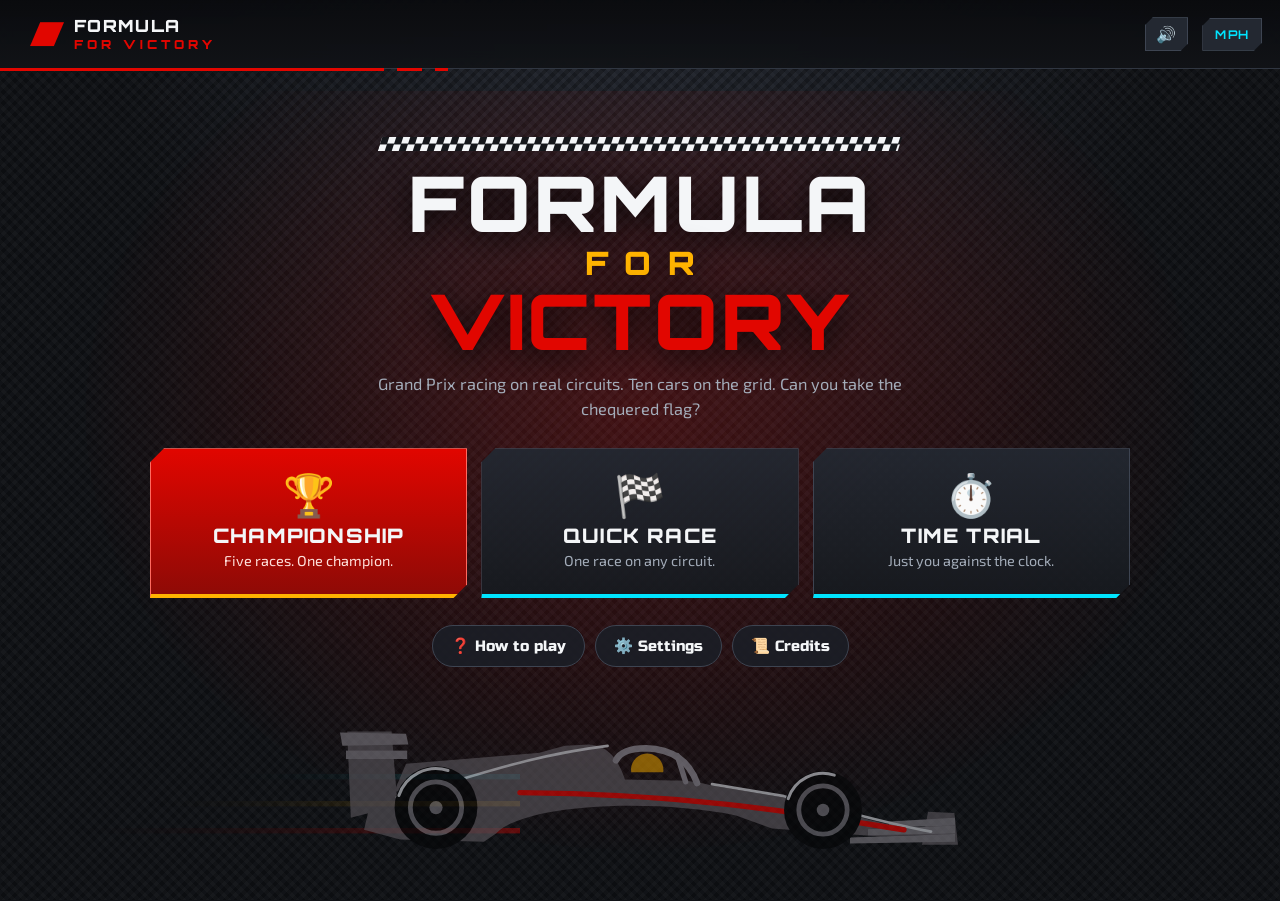
==== commit 3c85a6f7: "Championship season, a main menu with big buttons, How to play, Settings with volume, crowd cheers a" ====
--- a/index.html
+++ b/index.html
@@ -66,12 +66,13 @@
             <span class="brand-text">FORMULA<b>FOR VICTORY</b></span>
         </button>
         <span class="spacer"></span>
-        <button class="install-btn" id="install-btn" hidden>📲 Install app</button>
+        <button class="install-btn" id="install-btn" hidden>📲 Install<span class="wide"> app</span></button>
+        <button class="units-btn sound-btn" id="sound-btn" aria-label="Sound on or off" title="Sound on or off">🔊</button>
         <button class="units-btn" id="units-btn" title="Switch between mph and km/h">MPH</button>
     </header>
 
     <main>
-        <!-- TITLE -->
+        <!-- TITLE AND MAIN MENU -->
         <section id="screen-title" class="screen active">
             <div class="title-wrap">
                 <canvas class="title-art" id="title-art" aria-hidden="true"></canvas>
@@ -79,18 +80,25 @@
                     <div class="title-flag" aria-hidden="true"></div>
                     <h1 class="title-logo">FORMULA<small>FOR</small><b>VICTORY</b></h1>
                     <p class="title-tag">Grand Prix racing on real circuits. Ten cars on the grid. Can you take the chequered flag?</p>
-                    <div class="title-btns">
-                        <button class="big-btn" data-screen="circuits">Start</button>
-                        <button class="link-btn" data-screen="credits">Credits</button>
-                    </div>
+                </div>
+                <nav class="menu-cards" aria-label="Main menu">
+                    <button class="menu-card champ" data-menu="champ"><span class="mc-icon" aria-hidden="true">🏆</span><span class="mc-text"><b>Championship</b><small id="mc-champ">Five races. One champion.</small></span></button>
+                    <button class="menu-card" data-menu="race"><span class="mc-icon" aria-hidden="true">🏁</span><span class="mc-text"><b>Quick race</b><small>One race on any circuit.</small></span></button>
+                    <button class="menu-card" data-menu="trial"><span class="mc-icon" aria-hidden="true">⏱️</span><span class="mc-text"><b>Time trial</b><small>Just you against the clock.</small></span></button>
+                </nav>
+                <div class="menu-small">
+                    <button class="chip-btn" data-screen="help">❓ How to play</button>
+                    <button class="chip-btn" data-screen="settings">⚙️ Settings</button>
+                    <button class="chip-btn" data-screen="credits">📜 Credits</button>
                 </div>
             </div>
         </section>
 
         <!-- CHOOSE A CIRCUIT -->
         <section id="screen-circuits" class="screen">
+            <button class="back-btn" data-screen="title">‹ Menu</button>
             <div class="screen-head">
-                <h1><span class="kicker">Step 1</span>Choose a circuit</h1>
+                <h1><span class="kicker" id="circuits-kicker">Quick race</span>Choose a circuit</h1>
                 <p class="subtitle">Every circuit is traced from a real map, so the corners are where they really are.</p>
             </div>
             <div class="circuit-grid" id="circuit-grid"></div>
@@ -102,9 +110,29 @@
             <div id="setup"></div>
         </section>
 
+        <!-- CHAMPIONSHIP: a new season, the season so far, after each race, and the champion -->
+        <section id="screen-champ" class="screen">
+            <button class="back-btn" data-screen="title">‹ Menu</button>
+            <div id="champ"></div>
+        </section>
+
+        <!-- HOW TO PLAY -->
+        <section id="screen-help" class="screen">
+            <button class="back-btn" data-screen="title">‹ Menu</button>
+            <div class="screen-head"><h1><span class="kicker">How to play</span>Ready to race?</h1></div>
+            <div id="help"></div>
+        </section>
+
+        <!-- SETTINGS -->
+        <section id="screen-settings" class="screen">
+            <button class="back-btn" data-screen="title">‹ Menu</button>
+            <div class="screen-head"><h1><span class="kicker">Settings</span>Set it up your way</h1></div>
+            <div class="panel settings" id="settings"></div>
+        </section>
+
         <!-- CREDITS -->
         <section id="screen-credits" class="screen">
-            <button class="back-btn" data-screen="title">‹ Back</button>
+            <button class="back-btn" data-screen="title">‹ Menu</button>
             <div class="screen-head"><h1><span class="kicker">Credits</span>Thank you</h1></div>
             <div class="panel credits" id="credits"></div>
         </section>
@@ -123,7 +151,7 @@
             </div>
             <div class="pad pad-left"><button class="pad-btn" data-pad="left" aria-label="Steer left">◀</button><button class="pad-btn" data-pad="right" aria-label="Steer right">▶</button></div>
             <div class="pad pad-right"><button class="pad-btn brake" data-pad="brake" aria-label="Brake">BRAKE</button><button class="pad-btn gas" data-pad="gas" aria-label="Accelerate">GO</button></div>
-            <div class="race-panel" id="race-pause-panel" hidden><div class="rr-box"><h2>Paused</h2><div class="rr-actions"><button class="big-btn" data-race="resume">Keep racing</button><button class="act-btn ghost" data-race="menu">Quit to menu</button></div></div></div>
+            <div class="race-panel" id="race-pause-panel" hidden><div class="rr-box"><h2>Paused</h2><p class="small" id="race-pause-note" hidden>Your season is saved. If you quit now, this race starts again from the grid next time.</p><div class="rr-actions"><button class="big-btn" data-race="resume">Keep racing</button><button class="act-btn ghost" data-race="menu">Quit to menu</button></div></div></div>
             <div class="race-panel" id="race-result" hidden></div>
         </div>
     </div>
@@ -131,6 +159,12 @@
     <div class="loading-veil" id="loading" hidden><div>WARMING UP THE TYRES…<small>Building the circuit</small></div></div>
     <div id="toast" role="status"></div>
 
+    <canvas class="party" id="party" aria-hidden="true" hidden></canvas>
+
+    <script src="teams.js"></script>
+    <script src="sound.js"></script>
+    <script src="season.js"></script>
     <script src="app.js"></script>
+    <script src="championship.js"></script>
 </body>
 </html>
--- a/style.css
+++ b/style.css
@@ -53,6 +53,12 @@
 .opt { background: var(--panel-2); border: 1px solid var(--line-2); padding: 9px 12px; font-weight: 700; font-size: .86rem; color: var(--text); }
 .opt:hover { border-color: var(--cyan); }
 .opt.active { background: var(--red); border-color: var(--red); color: #fff; }
+/* a choice that can't be changed (a night race is always at night): the others are greyed out and crossed through */
+.opt:disabled { opacity: .38; cursor: default; text-decoration: line-through; }
+.opt:disabled:hover { border-color: var(--line-2); }
+.opt.locked:disabled { opacity: 1; text-decoration: none; }
+.opt.locked:disabled:hover { border-color: var(--red); }
+.opt-note { margin: 6px 0 0; }
 .rr-actions { display: flex; flex-wrap: wrap; gap: 10px; margin-top: 14px; align-items: center; }
 .how { margin-top: 14px; }
 .how h3 { margin-bottom: 6px; }
@@ -209,17 +215,42 @@
 .back-btn { background: none; border: 0; color: var(--cyan); font-family: var(--head); font-size: .95rem; padding: 8px 0; margin-bottom: 6px; }
 .link-btn { background: none; border: 0; color: var(--muted); text-decoration: underline; padding: 10px; font-size: .9rem; }
 
-/* title screen */
-.title-wrap { position: relative; min-height: calc(100vh - 150px); min-height: calc(100dvh - 150px); display: grid; place-items: center; text-align: center; overflow: hidden; }
+/* title screen and main menu: the logo, three big buttons, and the small ones underneath */
+.title-wrap { position: relative; min-height: calc(100vh - 130px); min-height: calc(100dvh - 130px); display: flex; flex-direction: column; align-items: center; justify-content: center; gap: clamp(14px, 3vh, 30px); text-align: center; overflow: hidden; padding: 6px 0 10px; }
 .title-art { position: absolute; inset: 0; width: 100%; height: 100%; opacity: .9; pointer-events: none; }
-.title-box { position: relative; padding: 20px 10px; }
-.title-flag { height: 14px; width: min(520px, 80vw); margin: 0 auto 18px; background: repeating-conic-gradient(#f4f6f8 0 25%, #15171b 0 50%) 0 0 / 14px 14px; transform: skewX(-18deg); }
-.title-logo { font-family: var(--display); font-weight: 900; line-height: .95; letter-spacing: .04em; font-size: clamp(2.4rem, 9vw, 5.6rem); text-shadow: 0 6px 30px rgba(0,0,0,.8); }
+.title-box { position: relative; padding: 0 10px; }
+.title-flag { height: 14px; width: min(520px, 80vw); margin: 0 auto 16px; background: repeating-conic-gradient(#f4f6f8 0 25%, #15171b 0 50%) 0 0 / 14px 14px; transform: skewX(-18deg); }
+.title-logo { font-family: var(--display); font-weight: 900; line-height: .95; letter-spacing: .04em; font-size: clamp(2.2rem, 7.4vw, 4.8rem); text-shadow: 0 6px 30px rgba(0,0,0,.8); }
 .title-logo small { display: block; font-size: .42em; letter-spacing: .5em; color: var(--amber); margin: .25em 0 .2em .5em; }
 .title-logo b { color: var(--red); font-weight: 900; }
-.title-tag { color: var(--muted); font-size: 1.05rem; margin: 16px auto 26px; max-width: 520px; line-height: 1.5; }
-.title-btns { display: flex; flex-direction: column; gap: 12px; align-items: center; }
-.title-btns .big-btn { font-size: 1.25rem; padding: 18px 46px; }
+.title-tag { color: var(--muted); font-size: 1.02rem; margin: 14px auto 0; max-width: 560px; line-height: 1.5; }
+.menu-cards { position: relative; display: grid; grid-template-columns: repeat(3, minmax(0, 1fr)); gap: 14px; width: min(100%, 980px); }
+.menu-card { display: flex; flex-direction: column; align-items: center; justify-content: center; gap: 8px; min-height: 150px; padding: 18px 14px; text-align: center; color: var(--text);
+             background: linear-gradient(180deg, rgba(35,40,49,.96), rgba(23,26,31,.96)); border: 1px solid var(--line-2); border-bottom: 4px solid var(--cyan);
+             clip-path: polygon(var(--cut) 0, 100% 0, 100% calc(100% - var(--cut)), calc(100% - var(--cut)) 100%, 0 100%, 0 var(--cut)); transition: transform .15s ease, filter .15s ease, border-color .15s ease; }
+.menu-card:hover { filter: brightness(1.12); transform: translateY(-3px); }
+.menu-card:active { transform: scale(.97); }
+.menu-card.champ { background: linear-gradient(180deg, #E10600, #8f0a06); border-color: #ff6a5f; border-bottom-color: var(--amber); }
+.mc-icon { font-size: 2.6rem; line-height: 1; }
+.mc-text { display: flex; flex-direction: column; gap: 4px; min-width: 0; }
+.mc-text b { font-family: var(--display); font-weight: 900; font-size: 1.25rem; letter-spacing: .06em; text-transform: uppercase; }
+.mc-text small { font-size: .9rem; color: var(--muted); line-height: 1.3; }
+.menu-card.champ .mc-text small { color: #ffe1dc; }
+.menu-small { position: relative; display: flex; flex-wrap: wrap; gap: 10px; justify-content: center; }
+.chip-btn { background: rgba(27,31,38,.9); border: 1px solid var(--line-2); border-radius: 999px; padding: 11px 18px; font-family: var(--head); font-size: .95rem; color: var(--text); transition: border-color .15s, transform .15s; }
+.chip-btn:hover { border-color: var(--cyan); }
+.chip-btn:active { transform: scale(.96); }
+/* the buttons arrive one after another */
+.screen.active .menu-card, .screen.active .menu-small { animation: rise .4s ease both; }
+.screen.active .menu-card:nth-child(2) { animation-delay: .07s; } .screen.active .menu-card:nth-child(3) { animation-delay: .14s; } .screen.active .menu-small { animation-delay: .22s; }
+@keyframes rise { from { opacity: 0; transform: translateY(16px); } to { opacity: 1; transform: none; } }
+.sound-btn { font-size: 1rem; padding: 6px 10px; color: var(--text); }
+.sound-btn.off { opacity: .6; }
+.link-btn.inline { padding: 2px 0; color: var(--cyan); font-size: inherit; }
+.team-name small { font-family: var(--body); color: var(--muted); font-size: .85rem; margin-left: 6px; }
+.big-btn, .act-btn, .opt, .circuit-card { transition: transform .12s ease, filter .12s ease; }
+.big-btn:active, .act-btn:active, .circuit-card:not(.soon):active { transform: scale(.97); }
+.big-btn.gold { background: linear-gradient(180deg, #ffd75e, #f0a90b); color: #15171b; }
 
 /* circuit cards */
 .circuit-grid { display: grid; grid-template-columns: repeat(auto-fill, minmax(230px, 1fr)); gap: 14px; }
@@ -268,7 +299,11 @@
 @keyframes corner-tag { 0% { opacity: 0; } 10%, 75% { opacity: 1; } 100% { opacity: 0; } }
 .podium-on .race-corner, .replaying .race-corner { display: none; }
 .rr-box.champ-box { max-width: 600px; max-height: calc(100% - 8px); overflow: auto; }
-.champ-table td:nth-child(3), .champ-table td:nth-child(4), .champ-table th:nth-child(3), .champ-table th:nth-child(4) { text-align: right; font-variant-numeric: tabular-nums; }
+.champ-table td:nth-child(3), .champ-table td:nth-child(4), .champ-table th:nth-child(3), .champ-table th:nth-child(4), .champ-table td.pts, .champ-table th:nth-child(5) { text-align: right; font-variant-numeric: tabular-nums; }
+.champ-table td.pts { color: var(--lime); font-weight: 800; }
+.champ-table small { color: var(--muted); font-weight: 400; font-size: .78em; margin-left: 4px; }
+.rr-points { font-family: var(--display); font-weight: 900; font-size: 1.15rem; color: var(--lime); margin: 2px 0 6px; }
+.pod-head .rr-points { font-size: .95rem; }
 @media (max-width: 760px) {
     .setup-grid { grid-template-columns: 1fr; }
     .topbar { gap: 8px; padding-left: 12px; padding-right: 12px; }
@@ -297,10 +332,157 @@
 @media (max-height: 500px) {
     .race-map { height: 96px; width: auto; top: 96px; }
     .race-corner { top: 52px; }
-    .title-wrap { min-height: 0; padding: 8px 0; }
-    .title-logo { font-size: clamp(2rem, 7vw, 3.4rem); } .title-tag { margin: 8px auto 12px; font-size: .95rem; } .title-flag { margin-bottom: 8px; }
-    .title-btns { flex-direction: row; justify-content: center; } .title-btns .big-btn { padding: 12px 30px; font-size: 1rem; }
-    .rr-box { padding: 12px 16px; } .rr-box h2 { font-size: 1.3rem; margin: 2px 0; } .champ-table td { padding: 2px 6px; }
 }
 /* testing: a clean picture with nothing on top of the 3D view */
 body.shots .race-hud, body.shots .race-map, body.shots .race-top, body.shots .pad, body.shots .race-flash, body.shots .race-count, body.shots .race-corner, body.shots .race-slip { display: none !important; }
+
+/* The grid flyover before a race: the driving buttons and the dials wait out of sight until the camera has settled */
+.race-hud, .pad, .race-map { transition: opacity .35s; }
+.grid-cam .race-hud, .grid-cam .pad, .grid-cam .race-map, .grid-cam .race-slip, .grid-cam .race-corner { opacity: 0; transition: none; }
+.race-skip { position: absolute; left: 50%; bottom: max(22px, env(safe-area-inset-bottom)); transform: translateX(-50%); font-family: var(--display); font-weight: 700; font-size: .8rem; letter-spacing: .2em; text-transform: uppercase; color: #fff; background: rgba(17,19,23,.55); border-radius: 999px; padding: 7px 16px; pointer-events: none; display: none; }
+.grid-cam .race-skip { display: block; }
+.race-veil { position: absolute; inset: 0; background: #000; opacity: 0; pointer-events: none; }
+body.shots .race-skip { display: none !important; }
+
+/* ---------- settings ---------- */
+.settings { max-width: 860px; }
+.set-row { display: flex; flex-wrap: wrap; align-items: center; justify-content: space-between; gap: 10px 20px; padding: 14px 0; border-top: 1px solid var(--line); }
+.set-row:first-child { border-top: 0; padding-top: 4px; }
+.set-label { display: flex; flex-direction: column; gap: 3px; min-width: 200px; flex: 1; }
+.set-label b { font-family: var(--head); font-weight: 400; font-size: 1.05rem; }
+.set-label small { color: var(--muted); font-size: .85rem; }
+.set-row .opt { padding: 12px 16px; font-size: .95rem; min-width: 64px; }
+
+/* ---------- how to play ---------- */
+.help-grid { display: grid; grid-template-columns: repeat(3, minmax(0, 1fr)); gap: 14px; }
+.help-card h3 { font-size: 1.1rem; margin-bottom: 10px; }
+.help-card p { margin: 0 0 9px; line-height: 1.5; color: #d5dae2; }
+.help-card p.small { color: var(--muted); }
+.help-card p:last-child { margin-bottom: 0; }
+.help-card.wide { grid-column: 1 / -1; }
+.help-pads { display: flex; align-items: flex-end; gap: 8px; margin-bottom: 12px; }
+.help-pads i { flex: 1; }
+.hp { display: grid; place-items: center; border: 2px solid rgba(255,255,255,.35); background: rgba(17,19,23,.7); color: #fff; font-family: var(--display); font-weight: 900; font-size: .7rem; }
+.hp.round { width: 46px; height: 46px; border-radius: 50%; font-size: 1rem; }
+.hp.brake { width: 54px; height: 50px; border-radius: 10px; background: rgba(225,6,0,.55); }
+.hp.gas { width: 56px; height: 62px; border-radius: 10px; background: rgba(67,160,71,.6); font-size: .85rem; }
+.help-keys { display: flex; flex-wrap: wrap; align-items: center; gap: 6px 8px; margin-bottom: 12px; color: var(--muted); }
+.help-keys span { display: flex; gap: 4px; white-space: nowrap; }
+kbd { display: inline-grid; place-items: center; min-width: 32px; height: 34px; padding: 0 6px; background: var(--panel-2); border: 1px solid var(--line-2); border-bottom-width: 3px; border-radius: 6px; font-family: var(--display); font-weight: 700; font-size: .85rem; color: var(--text); }
+.lamp { display: inline-block; width: 18px; height: 18px; border-radius: 50%; margin-right: 10px; vertical-align: -3px; }
+.lamp.red { background: #ff2a1f; box-shadow: 0 0 12px 3px rgba(255,42,31,.75); }
+.lamp.amber { background: #ffa020; box-shadow: 0 0 12px 3px rgba(255,160,32,.75); }
+.help-go { display: flex; justify-content: center; margin-top: 18px; }
+.up { color: var(--lime); } .down { color: #ff6a5f; } .same { color: var(--dim); }
+
+/* ---------- championship ---------- */
+.champ-head { display: flex; flex-wrap: wrap; align-items: flex-end; justify-content: space-between; gap: 12px 24px; margin-bottom: 16px; }
+.champ-head h1 { font-size: clamp(1.4rem, 3vw, 2.2rem); line-height: 1.12; }
+.champ-head .subtitle { margin-top: 6px; }
+.champ-go { display: flex; flex-wrap: wrap; gap: 10px; align-items: center; }
+.champ-go .big-btn { font-size: 1.1rem; padding: 16px 30px; }
+.gain-badge { display: inline-block; vertical-align: middle; font-family: var(--display); font-weight: 900; font-size: .55em; letter-spacing: .04em; color: #15171b; background: var(--lime); padding: 5px 12px; margin-left: 8px; clip-path: polygon(8px 0, 100% 0, calc(100% - 8px) 100%, 0 100%); animation: pop .5s .25s cubic-bezier(.2,1.6,.4,1) both; }
+@keyframes pop { from { opacity: 0; transform: scale(.4); } to { opacity: 1; transform: none; } }
+.champ-grid { display: grid; grid-template-columns: minmax(280px, 1fr) 1.45fr; gap: 14px; align-items: start; }
+.champ-grid h2.gap { margin-top: 18px; }
+.champ-foot { display: flex; justify-content: center; margin-top: 10px; }
+.cal { list-style: none; margin: 0; padding: 0; display: grid; gap: 6px; }
+.cal li { display: flex; align-items: center; gap: 12px; padding: 9px 12px; background: rgba(35,40,49,.6); border: 1px solid var(--line); border-left: 4px solid var(--line-2); }
+.cal li.done { border-left-color: var(--lime); }
+.cal li.next { border-color: var(--red-2); border-left-color: var(--red); background: rgba(225,6,0,.14); }
+.cal-n { font-family: var(--display); font-weight: 900; font-size: 1.1rem; color: var(--dim); width: 1.2em; text-align: center; }
+.cal-name { display: flex; flex-direction: column; flex: 1; min-width: 0; }
+.cal-name b { font-family: var(--head); font-weight: 400; font-size: 1.02rem; }
+.cal-name small { color: var(--muted); font-size: .8rem; white-space: nowrap; overflow: hidden; text-overflow: ellipsis; }
+.cal-wx { font-size: 1.2rem; }
+.cal-next { font-family: var(--display); font-weight: 900; font-size: .65rem; letter-spacing: .15em; color: #fff; background: var(--red); padding: 4px 8px; }
+.cal-res { display: flex; flex-direction: column; align-items: flex-end; line-height: 1.15; }
+.cal-res b { font-family: var(--display); font-weight: 900; font-size: 1.05rem; }
+.cal-res small { color: var(--lime); font-size: .78rem; font-weight: 700; }
+.pl1 { color: var(--amber); } .pl2 { color: #C9CED6; } .pl3 { color: #D9955A; }
+.points-row { display: grid; grid-template-columns: repeat(10, minmax(0, 1fr)); gap: 4px; margin: 4px 0; }
+.points-row .pt { display: flex; flex-direction: column; align-items: center; padding: 6px 0 5px; background: var(--panel-2); border: 1px solid var(--line-2); min-width: 0; }
+.points-row .pt small { font-size: .62rem; color: var(--muted); letter-spacing: .04em; }
+.points-row .pt b { font-family: var(--display); font-weight: 900; font-size: 1rem; }
+.points-row .pt.p1 { border-color: var(--amber); } .points-row .pt.p1 b { color: var(--amber); }
+.points-row .pt.p2 b { color: #C9CED6; } .points-row .pt.p3 b { color: #D9955A; }
+.champ-tables .tabs { display: flex; flex-wrap: wrap; align-items: center; justify-content: space-between; gap: 8px; margin-bottom: 4px; }
+.champ-tables .tabs h2 { margin: 0; }
+.season-table { margin-top: 6px; font-size: .95rem; }
+.season-table td { padding: 7px 6px; }
+.season-table .ps { font-family: var(--display); font-weight: 900; width: 1.8em; text-align: center; }
+.season-table .mv { width: 2.6em; font-size: .78rem; font-weight: 800; white-space: nowrap; }
+.season-table td.nm, .season-table th:nth-child(2), .season-table th:nth-child(3) { text-align: left !important; }
+.season-table .nm { white-space: nowrap; overflow: hidden; text-overflow: ellipsis; max-width: 0; width: 100%; }
+.season-table td.rd, .season-table th.rd { text-align: center !important; width: 2.1em; color: var(--muted); font-variant-numeric: tabular-nums; font-weight: 700; padding-left: 2px; padding-right: 2px; }
+.season-table td.rd.pl1 { color: var(--amber); } .season-table td.rd.pl2 { color: #C9CED6; } .season-table td.rd.pl3 { color: #D9955A; }
+.season-table td.gn, .season-table th.gn { text-align: right !important; color: var(--lime); font-weight: 800; font-size: .8rem; white-space: nowrap; }
+.season-table td.pt, .season-table th.pt { text-align: right !important; font-family: var(--display); font-weight: 900; font-variant-numeric: tabular-nums; white-space: nowrap; }
+.season-table td.pt.gain { color: var(--lime); }
+.season-table tr.me td { background: rgba(225,6,0,.22); }
+.table-note { margin: 8px 0 0; }
+/* the champion */
+.champ-final { display: flex; flex-wrap: wrap; align-items: center; justify-content: center; gap: 10px 34px; padding: 14px 16px 20px; margin-bottom: 14px; text-align: left;
+               background: radial-gradient(ellipse at 30% 40%, rgba(255,179,0,.2), transparent 62%); border: 1px solid var(--line); }
+.champ-final.won { background: radial-gradient(ellipse at 30% 40%, rgba(255,215,94,.34), transparent 65%); border-color: var(--amber); }
+.trophy { width: clamp(120px, 22vh, 190px); height: auto; filter: drop-shadow(0 10px 24px rgba(255,179,0,.4)); animation: trophy-in .9s cubic-bezier(.2,1.4,.4,1) both; }
+@keyframes trophy-in { from { opacity: 0; transform: translateY(40px) scale(.5) rotate(-12deg); } to { opacity: 1; transform: none; } }
+.final-text { max-width: 620px; }
+.final-text h1 { font-family: var(--display); font-weight: 900; font-size: clamp(1.5rem, 4vw, 2.7rem); line-height: 1.05; text-transform: uppercase; color: var(--amber); text-shadow: 0 4px 22px rgba(0,0,0,.7); }
+.final-pos { font-size: 1.1rem; line-height: 1.5; color: #d5dae2; margin: 10px 0 0; }
+.final-pos b { color: #fff; }
+.party { position: fixed; inset: 0; width: 100%; height: 100%; z-index: 110; pointer-events: none; }
+.party[hidden] { display: none; }
+
+@media (max-width: 900px) {
+    .help-grid { grid-template-columns: repeat(2, minmax(0, 1fr)); }
+    .champ-grid { grid-template-columns: minmax(0, 1fr) minmax(0, 1.35fr); gap: 10px; }
+    .champ-grid .panel { padding: 14px; }
+}
+@media (max-width: 760px) {
+    .champ-grid { grid-template-columns: minmax(0, 1fr); }
+}
+@media (max-width: 480px) {
+    .topbar { gap: 6px; padding-left: 10px; padding-right: 10px; }
+    .brand-text { font-size: .78rem; }
+    .install-btn { font-size: .74rem; padding: 8px 9px; } .install-btn .wide { display: none; }
+    .sound-btn { padding: 6px 8px; }
+}
+@media (max-width: 640px) {
+    .title-wrap { justify-content: flex-start; gap: 16px; }
+    .title-tag { font-size: .95rem; margin-top: 10px; }
+    .menu-cards { grid-template-columns: 1fr; gap: 10px; }
+    .menu-card { flex-direction: row; justify-content: flex-start; text-align: left; min-height: 84px; padding: 12px 16px; gap: 14px; }
+    .mc-icon { font-size: 2.2rem; }
+    .help-grid { grid-template-columns: 1fr; }
+    .points-row { grid-template-columns: repeat(5, minmax(0, 1fr)); }
+    .season-table { font-size: .85rem; }
+    .season-table td.rd, .season-table th.rd { display: none; }   /* (no room on a phone: each race's places are in the list of races) */
+    .table-note { display: none; }
+    .champ-go { width: 100%; } .champ-go .big-btn { flex: 1; padding: 14px 16px; font-size: 1rem; }
+    .set-label { min-width: 0; flex-basis: 100%; }
+    .final-text { text-align: center; } .final-text .rr-actions { justify-content: center; }
+}
+/* a phone on its side: the logo on the left, the three buttons stacked on the right */
+@media (max-height: 500px) and (min-width: 641px) {
+    .title-wrap { min-height: calc(100dvh - 96px); display: grid; grid-template-columns: 1fr 1.05fr; grid-template-rows: 1fr auto; align-items: center; gap: 8px 22px; padding: 0; }
+    .title-box { grid-column: 1; grid-row: 1; }
+    .menu-small { grid-column: 1; grid-row: 2; gap: 6px; }
+    .menu-cards { grid-column: 2; grid-row: 1 / span 2; grid-template-columns: 1fr; gap: 8px; width: 100%; }
+    .menu-card { flex-direction: row; justify-content: flex-start; text-align: left; min-height: 0; padding: 10px 16px; gap: 14px; }
+    .mc-icon { font-size: 1.9rem; } .mc-text b { font-size: 1.05rem; } .mc-text small { font-size: .8rem; }
+    .title-logo { font-size: clamp(1.8rem, 5.4vw, 2.6rem); } .title-tag { display: none; } .title-flag { margin-bottom: 8px; height: 10px; width: min(300px, 36vw); }
+    .chip-btn { padding: 8px 12px; font-size: .82rem; }
+    main { padding-top: 12px; padding-bottom: 14px; }
+    .champ-go .big-btn { padding: 12px 22px; font-size: 1rem; }
+    .trophy { width: 110px; }
+}
+@media (max-height: 500px) {
+    .rr-box { padding: 12px 16px; } .rr-box h2 { font-size: 1.3rem; margin: 2px 0; } .champ-table td { padding: 2px 6px; }
+    .rr-points { font-size: .95rem; margin: 0 0 2px; }
+    /* (the results don't quite fit on a phone on its side: the list scrolls, and the buttons stay in view under it) */
+    .rr-box.champ-box .rr-actions { position: sticky; bottom: -12px; margin-top: 4px; padding: 6px 0 8px; background: var(--bg); }
+    .rr-box.champ-box .big-btn, .rr-box.champ-box .act-btn { padding: 9px 16px; font-size: .82rem; }
+    .rr-medal { font-size: 1.05rem; margin: 0 0 2px; }
+    .season-table td { padding: 5px 6px; }
+}
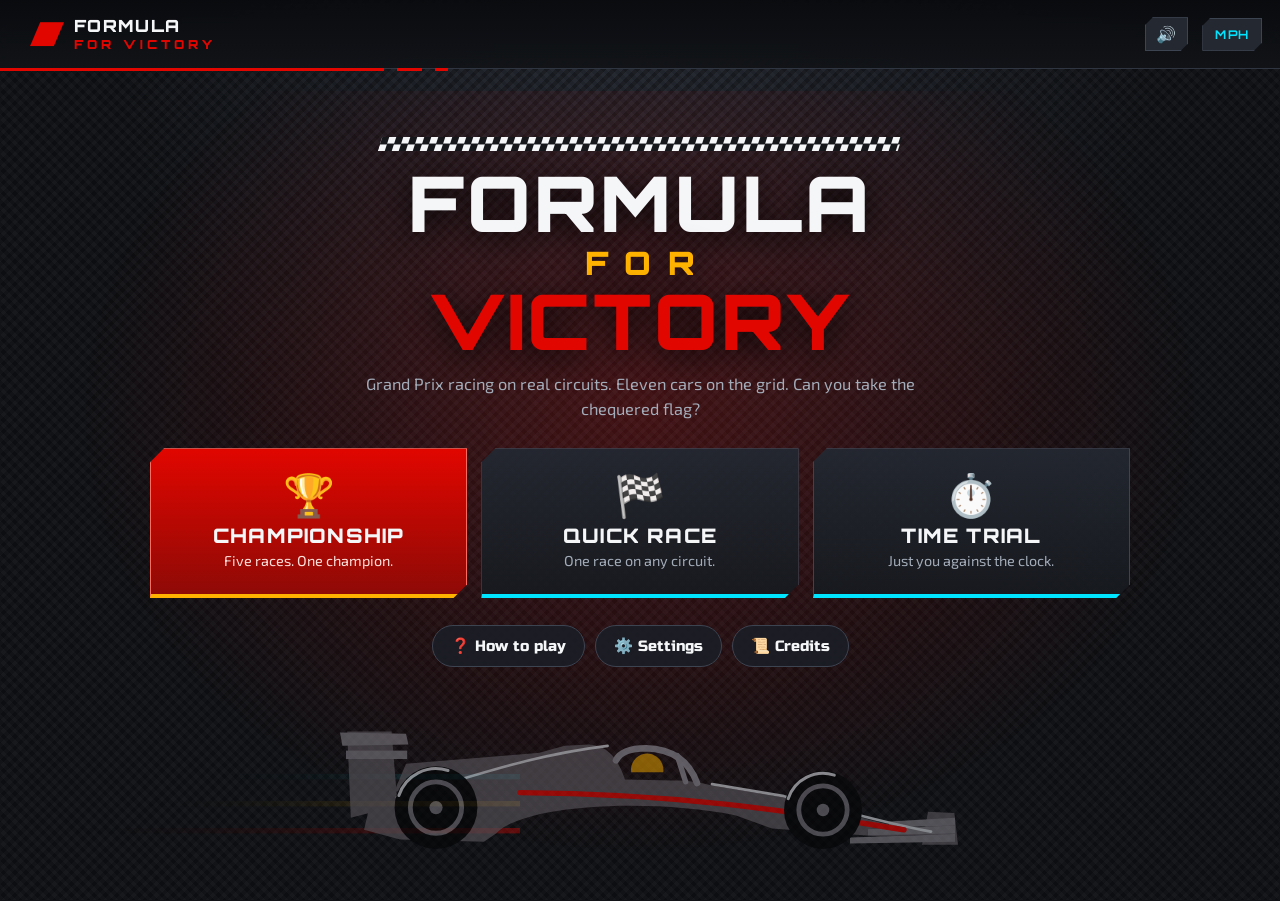
==== commit 3ebb5fc1: "My teams: a family's own names, numbers, colours and logos, kept on their device only; an eleventh t" ====
--- a/index.html
+++ b/index.html
@@ -79,7 +79,7 @@
                 <div class="title-box">
                     <div class="title-flag" aria-hidden="true"></div>
                     <h1 class="title-logo">FORMULA<small>FOR</small><b>VICTORY</b></h1>
-                    <p class="title-tag">Grand Prix racing on real circuits. Ten cars on the grid. Can you take the chequered flag?</p>
+                    <p class="title-tag">Grand Prix racing on real circuits. Eleven cars on the grid. Can you take the chequered flag?</p>
                 </div>
                 <nav class="menu-cards" aria-label="Main menu">
                     <button class="menu-card champ" data-menu="champ"><span class="mc-icon" aria-hidden="true">🏆</span><span class="mc-text"><b>Championship</b><small id="mc-champ">Five races. One champion.</small></span></button>
@@ -130,6 +130,15 @@
             <div class="panel settings" id="settings"></div>
         </section>
 
+        <!-- MY TEAMS: a family's own names and logos, kept on this device only (see myteams.js) -->
+        <section id="screen-teams" class="screen">
+            <button class="back-btn" data-screen="settings">‹ Settings</button>
+            <div class="screen-head"><h1><span class="kicker">My teams</span>Your own names and logos</h1></div>
+            <div id="myteams"></div>
+            <input type="file" id="mt-files" multiple accept=".svg,image/svg+xml,.png,.webp,.zip" hidden>
+            <input type="file" id="mt-file" accept=".svg,image/svg+xml,.png,.webp" hidden>
+        </section>
+
         <!-- CREDITS -->
         <section id="screen-credits" class="screen">
             <button class="back-btn" data-screen="title">‹ Menu</button>
@@ -162,6 +171,7 @@
     <canvas class="party" id="party" aria-hidden="true" hidden></canvas>
 
     <script src="teams.js"></script>
+    <script src="myteams.js"></script>
     <script src="sound.js"></script>
     <script src="season.js"></script>
     <script src="app.js"></script>
--- a/style.css
+++ b/style.css
@@ -486,3 +486,52 @@
     .rr-medal { font-size: 1.05rem; margin: 0 0 2px; }
     .season-table td { padding: 5px 6px; }
 }
+
+/* ---------- a family's own team logos (myteams.js): beside names in the tables, and the My teams screen ---------- */
+.team-logo { display: inline-block; width: 2.1em; height: 1.5em; object-fit: contain; vertical-align: middle; margin: -0.2em 7px -0.1em -2px; pointer-events: none; }
+.pod-name .team-logo { margin-right: 5px; }
+.team-dot img { position: absolute; inset: 4px; width: calc(100% - 8px); height: calc(100% - 8px); object-fit: contain; z-index: 1; pointer-events: none; }
+.team-dot.has-logo { background: #f4f6f8 !important; } .team-dot.has-logo::after { display: none; }
+.mt-note { margin: 0 0 12px; padding: 10px 14px; background: rgba(0,229,255,.08); border-left: 4px solid var(--cyan); font-weight: 700; }
+.mt-load { display: grid; gap: 8px; justify-items: start; margin-bottom: 12px; }
+.mt-load .big-btn { font-size: 1.1rem; padding: 16px 30px; }
+.mt-load p { margin: 0; max-width: 720px; line-height: 1.45; }
+.mt-msg { font-weight: 700; color: var(--amber); min-height: 1.2em; }
+.mt-list { display: grid; gap: 8px; }
+.mt-row { display: grid; grid-template-columns: 64px minmax(0, 1.2fr) minmax(0, 1.2fr) 82px auto auto; gap: 8px 12px; align-items: end; padding: 10px 14px; }
+.mt-row.held { border-color: var(--cyan); box-shadow: 0 0 0 2px rgba(0,229,255,.35) inset; }
+.mt-logo { position: relative; width: 64px; height: 64px; padding: 5px; border-radius: 12px; border: 3px solid var(--c, var(--line-2)); border-bottom-color: var(--s, var(--line-2)); background: #eef0f3; display: grid; place-items: center; }
+.mt-logo img { max-width: 100%; max-height: 100%; object-fit: contain; pointer-events: none; }
+.mt-logo span { font-size: 1.6rem; color: #6E7785; }
+.mt-logo i { position: absolute; left: -7px; top: -7px; min-width: 22px; height: 22px; border-radius: 11px; background: var(--panel-2); border: 1px solid var(--line-2); color: var(--text); font: 700 .72rem var(--display); display: grid; place-items: center; }
+.mt-row.held .mt-logo { outline: 3px solid var(--cyan); outline-offset: 2px; }
+.mt-f { display: flex; flex-direction: column; gap: 3px; min-width: 0; }
+.mt-f > span { font: 700 .6rem var(--display); letter-spacing: .18em; text-transform: uppercase; color: var(--muted); }
+.mt-f input[type=text], .mt-f input[type=number] { width: 100%; background: var(--bg); border: 1px solid var(--line-2); padding: 10px 10px; font-size: 1rem; font-weight: 700; color: var(--text); border-radius: 0; }
+.mt-f input:focus { outline: 2px solid var(--cyan); }
+.mt-f.cols div { display: flex; gap: 4px; }
+.mt-f input[type=color] { width: 38px; height: 42px; padding: 2px; background: var(--bg); border: 1px solid var(--line-2); }
+.mt-reset { align-self: end; padding: 11px 10px; white-space: nowrap; }
+.mt-held { grid-column: 1 / -1; display: flex; flex-wrap: wrap; gap: 8px; align-items: center; color: var(--cyan); }
+.mt-hint { margin: 10px 0 0; text-align: center; }
+.mt-foot { display: flex; flex-wrap: wrap; gap: 10px; justify-content: center; margin-top: 14px; }
+.act-btn:disabled { opacity: .4; cursor: default; }
+.big-btn:disabled { opacity: .4; cursor: default; }
+.mt-choose { margin-bottom: 12px; border-color: var(--amber); }
+.mt-picks { display: grid; grid-template-columns: repeat(auto-fill, minmax(118px, 1fr)); gap: 8px; margin: 10px 0 4px; }
+.mt-pick { position: relative; display: flex; flex-direction: column; align-items: center; gap: 4px; padding: 8px 6px; background: var(--panel-2); border: 2px solid var(--line-2); color: var(--muted); opacity: .55; min-width: 0; }
+.mt-pick.on { border-color: var(--lime); color: var(--text); opacity: 1; }
+.mt-pick img { width: 64px; height: 64px; object-fit: contain; background: #eef0f3; border-radius: 8px; padding: 4px; pointer-events: none; }
+.mt-pick span { font-size: .78rem; font-weight: 700; max-width: 100%; overflow: hidden; text-overflow: ellipsis; white-space: nowrap; }
+.mt-pick b { position: absolute; right: 4px; top: 4px; width: 24px; height: 24px; border-radius: 50%; display: grid; place-items: center; background: var(--bg); border: 2px solid var(--line-2); color: #15171b; font-size: .9rem; }
+.mt-pick.on b { background: var(--lime); border-color: var(--lime); }
+.mt-count { font-weight: 800; color: var(--lime); } .mt-count.over { color: var(--amber); }
+@media (max-width: 900px) {
+    .mt-row { grid-template-columns: 64px minmax(0, 1fr) minmax(0, 1fr); }
+    .mt-row .mt-f.num { grid-column: 1; } .mt-row .mt-f.cols { grid-column: 2; } .mt-row .mt-reset { grid-column: 3; justify-self: end; }
+}
+@media (max-width: 480px) {
+    .mt-row { grid-template-columns: 64px minmax(0, 1fr); }
+    .mt-row .mt-f.wide { grid-column: 2; } .mt-row .mt-logo { grid-row: span 2; }
+    .mt-row .mt-f.num { grid-column: 1; } .mt-row .mt-f.cols { grid-column: 2; } .mt-row .mt-reset { grid-column: 1 / -1; justify-self: start; }
+}
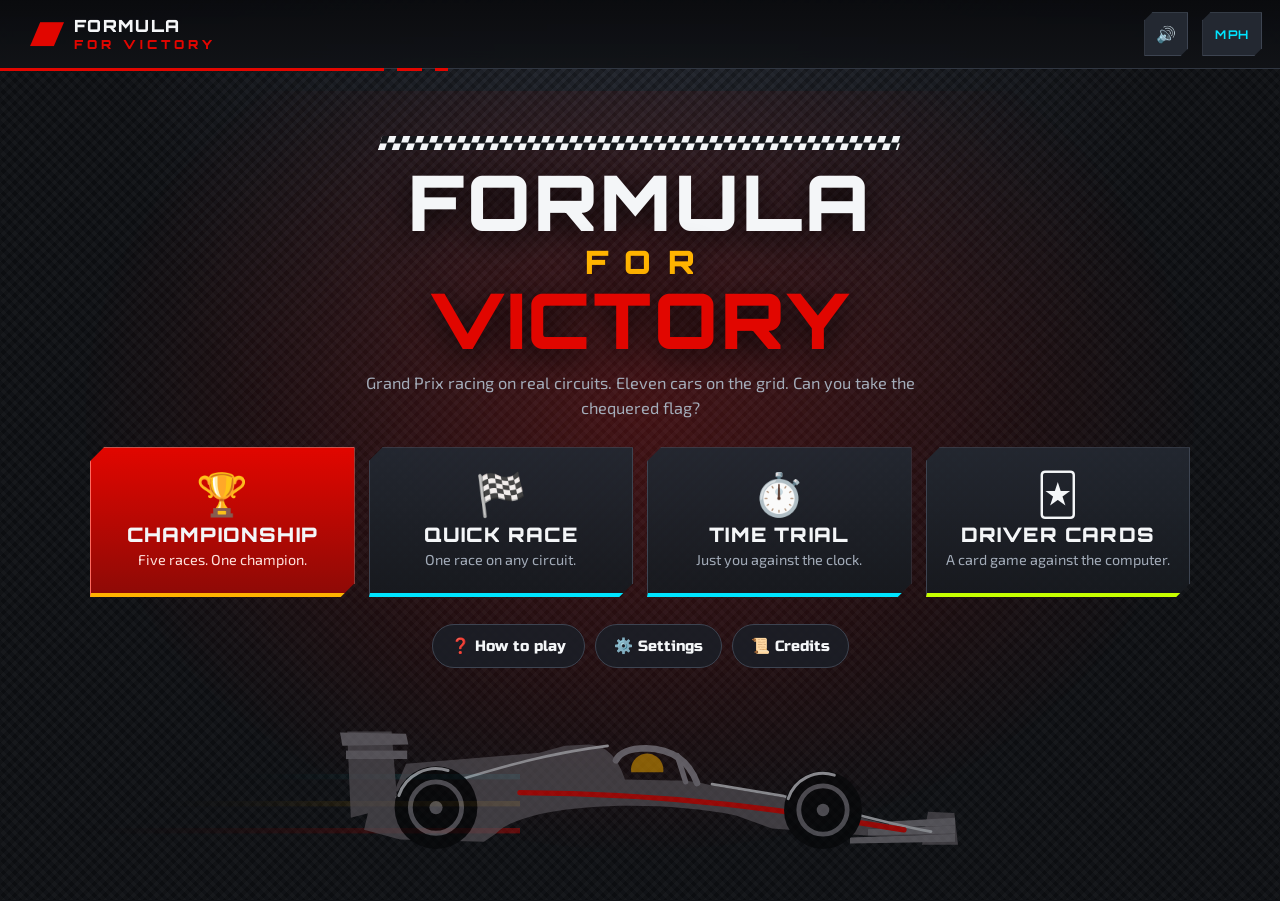
==== commit cf55bc4c: "Menus and screens for qualifying and Driver Cards, the little position tower, notes; cache v15 Co-Au" ====
--- a/index.html
+++ b/index.html
@@ -85,6 +85,7 @@
                     <button class="menu-card champ" data-menu="champ"><span class="mc-icon" aria-hidden="true">🏆</span><span class="mc-text"><b>Championship</b><small id="mc-champ">Five races. One champion.</small></span></button>
                     <button class="menu-card" data-menu="race"><span class="mc-icon" aria-hidden="true">🏁</span><span class="mc-text"><b>Quick race</b><small>One race on any circuit.</small></span></button>
                     <button class="menu-card" data-menu="trial"><span class="mc-icon" aria-hidden="true">⏱️</span><span class="mc-text"><b>Time trial</b><small>Just you against the clock.</small></span></button>
+                    <button class="menu-card cards" data-menu="cards"><span class="mc-icon" aria-hidden="true">🃏</span><span class="mc-text"><b>Driver Cards</b><small>A card game against the computer.</small></span></button>
                 </nav>
                 <div class="menu-small">
                     <button class="chip-btn" data-screen="help">❓ How to play</button>
@@ -116,6 +117,12 @@
             <div id="champ"></div>
         </section>
 
+        <!-- DRIVER CARDS: a card game against the computer (see cards.js) -->
+        <section id="screen-cards" class="screen">
+            <button class="back-btn" data-screen="title">‹ Menu</button>
+            <div id="cards"></div>
+        </section>
+
         <!-- HOW TO PLAY -->
         <section id="screen-help" class="screen">
             <button class="back-btn" data-screen="title">‹ Menu</button>
@@ -135,7 +142,7 @@
             <button class="back-btn" data-screen="settings">‹ Settings</button>
             <div class="screen-head"><h1><span class="kicker">My teams</span>Your own names and logos</h1></div>
             <div id="myteams"></div>
-            <input type="file" id="mt-files" multiple accept=".svg,image/svg+xml,.png,.webp,.zip" hidden>
+            <input type="file" id="mt-files" multiple accept=".svg,image/svg+xml,.png,.webp,.zip,.csv,text/csv" hidden>
             <input type="file" id="mt-file" accept=".svg,image/svg+xml,.png,.webp" hidden>
         </section>
 
@@ -151,6 +158,7 @@
     <div class="race-stage" id="race-stage" hidden>
         <div class="race-canvas-wrap" id="race-canvas-wrap">
             <div class="race-hud" id="race-hud"></div>
+            <div class="race-tower" id="race-tower"></div>
             <canvas class="race-map" id="race-map" width="180" height="180"></canvas>
             <div class="race-flash" id="race-flash"></div>
             <div class="race-corner" id="race-corner"></div>
@@ -160,7 +168,7 @@
             </div>
             <div class="pad pad-left"><button class="pad-btn" data-pad="left" aria-label="Steer left">◀</button><button class="pad-btn" data-pad="right" aria-label="Steer right">▶</button></div>
             <div class="pad pad-right"><button class="pad-btn brake" data-pad="brake" aria-label="Brake">BRAKE</button><button class="pad-btn gas" data-pad="gas" aria-label="Accelerate">GO</button></div>
-            <div class="race-panel" id="race-pause-panel" hidden><div class="rr-box"><h2>Paused</h2><p class="small" id="race-pause-note" hidden>Your season is saved. If you quit now, this race starts again from the grid next time.</p><div class="rr-actions"><button class="big-btn" data-race="resume">Keep racing</button><button class="act-btn ghost" data-race="menu">Quit to menu</button></div></div></div>
+            <div class="race-panel" id="race-pause-panel" hidden><div class="rr-box"><h2>Paused</h2><p class="small" id="race-pause-note" hidden>Your season is saved. If you quit now, this race starts again from the grid next time.</p><div class="rr-actions"><button class="big-btn" data-race="resume">Keep racing</button><button class="act-btn" id="race-qskip" data-race="qskip" hidden>Skip qualifying</button><button class="act-btn ghost" data-race="menu">Quit to menu</button></div></div></div>
             <div class="race-panel" id="race-result" hidden></div>
         </div>
     </div>
@@ -176,5 +184,6 @@
     <script src="season.js"></script>
     <script src="app.js"></script>
     <script src="championship.js"></script>
+    <script src="cards.js"></script>
 </body>
 </html>
--- a/style.css
+++ b/style.css
@@ -215,7 +215,7 @@
 .back-btn { background: none; border: 0; color: var(--cyan); font-family: var(--head); font-size: .95rem; padding: 8px 0; margin-bottom: 6px; }
 .link-btn { background: none; border: 0; color: var(--muted); text-decoration: underline; padding: 10px; font-size: .9rem; }
 
-/* title screen and main menu: the logo, three big buttons, and the small ones underneath */
+/* title screen and main menu: the logo, four big buttons, and the small ones underneath */
 .title-wrap { position: relative; min-height: calc(100vh - 130px); min-height: calc(100dvh - 130px); display: flex; flex-direction: column; align-items: center; justify-content: center; gap: clamp(14px, 3vh, 30px); text-align: center; overflow: hidden; padding: 6px 0 10px; }
 .title-art { position: absolute; inset: 0; width: 100%; height: 100%; opacity: .9; pointer-events: none; }
 .title-box { position: relative; padding: 0 10px; }
@@ -224,7 +224,7 @@
 .title-logo small { display: block; font-size: .42em; letter-spacing: .5em; color: var(--amber); margin: .25em 0 .2em .5em; }
 .title-logo b { color: var(--red); font-weight: 900; }
 .title-tag { color: var(--muted); font-size: 1.02rem; margin: 14px auto 0; max-width: 560px; line-height: 1.5; }
-.menu-cards { position: relative; display: grid; grid-template-columns: repeat(3, minmax(0, 1fr)); gap: 14px; width: min(100%, 980px); }
+.menu-cards { position: relative; display: grid; grid-template-columns: repeat(4, minmax(0, 1fr)); gap: 14px; width: min(100%, 1100px); }
 .menu-card { display: flex; flex-direction: column; align-items: center; justify-content: center; gap: 8px; min-height: 150px; padding: 18px 14px; text-align: center; color: var(--text);
              background: linear-gradient(180deg, rgba(35,40,49,.96), rgba(23,26,31,.96)); border: 1px solid var(--line-2); border-bottom: 4px solid var(--cyan);
              clip-path: polygon(var(--cut) 0, 100% 0, 100% calc(100% - var(--cut)), calc(100% - var(--cut)) 100%, 0 100%, 0 var(--cut)); transition: transform .15s ease, filter .15s ease, border-color .15s ease; }
@@ -242,7 +242,7 @@
 .chip-btn:active { transform: scale(.96); }
 /* the buttons arrive one after another */
 .screen.active .menu-card, .screen.active .menu-small { animation: rise .4s ease both; }
-.screen.active .menu-card:nth-child(2) { animation-delay: .07s; } .screen.active .menu-card:nth-child(3) { animation-delay: .14s; } .screen.active .menu-small { animation-delay: .22s; }
+.screen.active .menu-card:nth-child(2) { animation-delay: .07s; } .screen.active .menu-card:nth-child(3) { animation-delay: .14s; } .screen.active .menu-card:nth-child(4) { animation-delay: .21s; } .screen.active .menu-small { animation-delay: .28s; }
 @keyframes rise { from { opacity: 0; transform: translateY(16px); } to { opacity: 1; transform: none; } }
 .sound-btn { font-size: 1rem; padding: 6px 10px; color: var(--text); }
 .sound-btn.off { opacity: .6; }
@@ -535,3 +535,210 @@
     .mt-row .mt-f.wide { grid-column: 2; } .mt-row .mt-logo { grid-row: span 2; }
     .mt-row .mt-f.num { grid-column: 1; } .mt-row .mt-f.cols { grid-column: 2; } .mt-row .mt-reset { grid-column: 1 / -1; justify-self: start; }
 }
+
+.mt-more { margin-top: 2px; } .mt-more summary { cursor: pointer; color: var(--cyan); font-weight: 700; padding: 6px 0; }
+.mt-more p { margin: 6px 0; } .mt-more .act-btn { margin-top: 6px; }
+.mt-csv { margin: 6px 0; padding: 8px 10px; background: var(--bg); border: 1px solid var(--line-2); font-size: .8rem; overflow-x: auto; user-select: text; -webkit-user-select: text; }
+.mt-row { grid-template-columns: 64px minmax(0, 1.2fr) minmax(0, 1.2fr) 74px auto 124px auto; }
+.mt-f select { width: 100%; background: var(--bg); border: 1px solid var(--line-2); padding: 10px 6px; font-size: .9rem; font-weight: 700; color: var(--text); height: 42px; }
+@media (max-width: 900px) { .mt-row { grid-template-columns: 64px minmax(0, 1fr) minmax(0, 1fr); } .mt-row .mt-f.pat { grid-column: 1 / span 2; } .mt-row .mt-reset { grid-column: 3; } }
+@media (max-width: 480px) { .mt-row { grid-template-columns: 64px minmax(0, 1fr); } .mt-row .mt-f.pat { grid-column: 1 / -1; } .mt-row .mt-reset { grid-column: 1 / -1; } }
+
+/* Big enough for a child's finger: every button and box on the menu screens is at least 44 px each way (the racing
+   screen's own buttons are set above). Text is centred so the taller buttons look the same as before. */
+.units-btn, .install-btn, .chip-btn, .screen .opt, .screen .act-btn, .screen .link-btn:not(.inline), .screen .back-btn, .mt-more summary,
+.mt-f input[type=text], .mt-f input[type=number], .mt-f select { min-height: 44px; }
+.units-btn, .screen .opt { min-width: 44px; }
+.install-btn, .chip-btn, .screen .opt { display: inline-flex; align-items: center; justify-content: center; gap: 4px; }
+.screen .back-btn { display: inline-flex; align-items: center; }
+.mt-more summary { display: list-item; line-height: 32px; }
+.mt-f input[type=color] { width: 44px; height: 44px; }
+
+/* ---------- the YOU tag: your own driver is shown by name everywhere, with this small tag beside it ---------- */
+.you-tag { display: inline-block; margin-left: 6px; padding: 1px 6px 0; border-radius: 4px; background: var(--amber); color: #15171b; font-family: var(--display); font-weight: 900; font-size: .68em; letter-spacing: .08em; line-height: 1.5; vertical-align: middle; text-shadow: none; white-space: nowrap; }
+.pod-pos .you-tag { font-size: .5em; vertical-align: middle; }
+.pod-you .you-tag { font-size: .7em; }
+/* the little position tower on the racing screen: the car ahead, you, the car behind */
+.race-tower { position: absolute; left: max(16px, env(safe-area-inset-left)); top: 98px; display: grid; gap: 3px; pointer-events: none; font-family: var(--body); font-weight: 700; font-size: .82rem; color: #fff; transition: opacity .35s; }
+.tw-row { display: flex; align-items: center; gap: 6px; padding: 3px 8px 3px 6px; background: rgba(17,19,23,.62); border-left: 3px solid transparent; border-radius: 0 6px 6px 0; max-width: 230px; white-space: nowrap; }
+.tw-row i { font-style: normal; font-family: var(--display); font-size: .72rem; width: 1.3em; text-align: right; opacity: .85; }
+.tw-dot { width: 10px; height: 10px; border-radius: 50%; box-shadow: 0 0 0 1px rgba(255,255,255,.5); flex: none; }
+.tw-n { overflow: hidden; text-overflow: ellipsis; }
+.tw-row.me { background: rgba(225,6,0,.78); border-left-color: var(--amber); }
+.tw-row .you-tag { margin-left: 2px; flex: none; }
+.grid-cam .race-tower { opacity: 0; transition: none; }
+.podium-on .race-tower, .replaying .race-tower, body.shots .race-tower { display: none !important; }
+@media (max-width: 640px) { .race-tower { top: 136px; font-size: .74rem; } .tw-row { max-width: 180px; } }
+@media (max-height: 500px) { .race-tower { top: 98px; left: calc(max(14px, env(safe-area-inset-left)) + 150px); font-size: .72rem; gap: 2px; } .tw-row { padding: 2px 7px 2px 5px; max-width: 170px; } }
+/* qualifying: the panels before and after your flying lap */
+.quali-box { max-width: 620px; }
+.quali-box .q-how { margin: 8px 0; line-height: 1.5; }
+.quali-box .q-skipnote { margin: 10px 0 0; color: var(--muted); }
+.quali-table td:nth-child(3), .quali-table td:nth-child(4), .quali-table th:nth-child(3), .quali-table th:nth-child(4) { text-align: right; font-variant-numeric: tabular-nums; }
+.quali-table td:nth-child(4) { color: var(--muted); }
+.quali-table tr:first-child td:nth-child(4) { color: var(--amber); font-weight: 800; }
+.hud-best.pole { color: var(--cyan); }
+.quali-on .race-map { opacity: .9; }
+@media (max-height: 500px) { .quali-box { padding: 12px 16px; } .quali-box h2 { font-size: 1.4rem; margin: 2px 0; } .quali-box .q-how { margin: 4px 0; font-size: .9rem; } .quali-table td { padding: 2px 6px; } .quali-table { font-size: .8rem; margin: 4px 0; } .quali-box .rr-actions { margin-top: 8px; } .quali-box .q-skipnote { margin-top: 4px; } }
+
+/* ---------- the main menu's fourth button, and a tablet held upright: two rows of two ---------- */
+.menu-card.cards { border-bottom-color: var(--lime); }
+@media (max-width: 980px) and (min-width: 641px) and (min-height: 501px) { .menu-cards { grid-template-columns: repeat(2, minmax(0, 1fr)); } .menu-card { min-height: 120px; } }
+@media (max-height: 500px) and (min-width: 641px) { .menu-cards { gap: 6px; } .menu-card { padding: 7px 14px; } .mc-icon { font-size: 1.6rem; } }
+
+/* ---------- DRIVER CARDS (cards.js) ---------- */
+.dc-menu { display: grid; grid-template-columns: minmax(0, 1fr) minmax(0, 1.2fr); gap: 14px; }
+.dc-rules ol { margin: 0; padding-left: 1.3em; color: var(--muted); line-height: 1.5; }
+.dc-rules li + li { margin-top: 6px; } .dc-rules b { color: var(--text); }
+.dc-won { margin: 10px 0 0; }
+.dc-all-head { display: flex; align-items: baseline; gap: 14px; margin: 20px 0 10px; }
+.dc-all { display: grid; grid-template-columns: repeat(auto-fill, minmax(150px, 1fr)); gap: 12px; }
+.dc-thumb { background: none; border: 0; padding: 0; text-align: left; color: inherit; min-width: 0; transition: transform .15s ease; }
+.dc-thumb:hover { transform: translateY(-3px); } .dc-thumb:active { transform: scale(.97); }
+/* one card: the team's colours across the top, the car and helmet, then six numbers */
+.dc-card { position: relative; width: 100%; display: flex; flex-direction: column; overflow: hidden; color: #fff; text-align: left; background: linear-gradient(180deg, #262b34, #14161a); border: 3px solid var(--c1); border-radius: 14px; box-shadow: 0 0 0 2px #0b0c0f, 0 10px 22px rgba(0,0,0,.5); }
+.dc-card.legend { border-color: #f0b90b; }
+.dc-card.mine { box-shadow: 0 0 0 2px #0b0c0f, 0 0 0 5px var(--amber), 0 10px 22px rgba(0,0,0,.5); }
+.dc-top { position: relative; display: flex; align-items: center; gap: 10px; min-height: 52px; padding: 6px 27% 6px 10px; color: var(--ink); background: var(--c1); }
+.dc-top::after { content: ''; position: absolute; right: 0; top: 0; bottom: 0; width: 25%; background: linear-gradient(105deg, transparent 0 16%, var(--c2) 16.5% 52%, var(--c3) 52.5% 100%); }
+.dc-num { flex: none; min-width: 1.5em; text-align: center; font-family: var(--display); font-weight: 900; font-size: 1.6rem; line-height: 1; }
+.dc-names { display: flex; flex-direction: column; flex: 1; min-width: 0; gap: 1px; }
+.dc-names b { font-family: var(--head); font-weight: 400; font-size: 1.02rem; line-height: 1.15; overflow: hidden; text-overflow: ellipsis; white-space: nowrap; }
+.dc-names small { font-size: .78rem; font-weight: 700; opacity: .85; overflow: hidden; text-overflow: ellipsis; white-space: nowrap; }
+.dc-names .you-tag { box-shadow: 0 0 0 1px rgba(0,0,0,.45); }
+.dc-logo { position: absolute; z-index: 1; right: 7px; top: 50%; transform: translateY(-50%); width: 42px; height: 42px; object-fit: contain; padding: 3px; border-radius: 8px; background: rgba(255,255,255,.94); box-shadow: 0 0 0 1px rgba(0,0,0,.35); }
+.dc-star { position: absolute; z-index: 1; right: 8px; top: 50%; transform: translateY(-50%); width: 34px; height: 34px; display: grid; place-items: center; border-radius: 50%; background: #15171b; color: #ffd75e; font-size: 1.2rem; box-shadow: 0 0 0 2px #f0b90b; }
+.dc-art { position: relative; aspect-ratio: 2 / 1; overflow: hidden; background: #1b1f26; background: radial-gradient(ellipse at 50% 108%, color-mix(in srgb, var(--c1) 46%, #1b1f26) 0%, #14161a 78%); border-bottom: 3px solid var(--c2); }
+.dc-art::before { content: '🏎️'; position: absolute; inset: 0; display: grid; place-items: center; font-size: 2rem; opacity: .25; }
+.dc-art.ready::before { content: none; }
+.dc-art img { position: absolute; opacity: 0; transition: opacity .35s; }
+.dc-art.ready img { opacity: 1; }
+.dc-car { left: 0; bottom: 0; width: 84%; height: 100%; object-fit: contain; object-position: left bottom; }
+.dc-helmet { right: 5px; top: 5px; width: 31%; aspect-ratio: 1; border-radius: 50%; background: rgba(8,9,12,.6); box-shadow: 0 0 0 2px var(--c2), 0 0 0 4px rgba(8,9,12,.7); }
+.dc-ribbon { position: absolute; left: -34px; top: 12px; transform: rotate(-38deg); padding: 2px 38px; background: linear-gradient(180deg, #ffd75e, #f0a90b); color: #15171b; font-family: var(--display); font-weight: 900; font-size: .62rem; letter-spacing: .16em; box-shadow: 0 2px 6px rgba(0,0,0,.5); }
+.dc-stats { display: grid; gap: 4px; padding: 8px; }
+.dc-stat { display: flex; align-items: center; justify-content: space-between; gap: 8px; width: 100%; min-height: 44px; padding: 3px 12px; text-align: left; color: #fff; font-family: var(--body); font-weight: 700; font-size: .95rem; background: rgba(255,255,255,.05); border: 1px solid rgba(255,255,255,.09); border-radius: 9px; transition: background .2s, border-color .2s, transform .12s; }
+button.dc-stat { background: rgba(255,255,255,.11); border-color: rgba(255,255,255,.32); cursor: pointer; }
+button.dc-stat:not(:disabled):hover { border-color: var(--cyan); background: rgba(0,229,255,.16); }
+button.dc-stat:not(:disabled):active { transform: scale(.97); }
+.dc-sl { display: flex; align-items: center; flex-wrap: wrap; column-gap: 8px; min-width: 0; line-height: 1.15; }
+.dc-sl i { font-style: normal; width: 1.4em; text-align: center; margin-right: -2px; }
+.dc-sl em { font-style: normal; font-size: .68rem; font-weight: 700; color: var(--cyan); letter-spacing: .02em; }
+.dc-stat b { flex: none; font-family: var(--display); font-weight: 900; font-size: 1.18rem; font-variant-numeric: tabular-nums; }
+.dc-stat b small { font-family: var(--body); font-weight: 700; font-size: .58em; opacity: .75; margin-left: 4px; }
+.dc-stat.picked { border-color: #fff; }
+.dc-stat.win { background: rgba(67,160,71,.6); border-color: #9dffa6; box-shadow: 0 0 14px rgba(120,255,140,.35); }
+.dc-stat.lose { background: rgba(225,6,0,.34); border-color: #ff8a80; }
+.dc-stat.tie { background: rgba(255,179,0,.34); border-color: var(--amber); }
+.dc-table.shown .dc-stat:not(.picked) { opacity: .5; }
+.dc-mine { margin: 0; padding: 0 12px 10px; font-size: .8rem; line-height: 1.4; color: var(--muted); } .dc-mine b { color: #fff; }
+/* a little card (the "all the cards" grid, and the winner's hand) */
+.dc-card.small { border-width: 2px; border-radius: 10px; }
+.dc-card.small .dc-top { min-height: 44px; padding: 4px 24% 4px 7px; gap: 6px; } .dc-card.small .dc-logo, .dc-card.small .dc-star { right: 4px; }
+.dc-card.small .dc-num { font-size: 1.05rem; } .dc-card.small .dc-names b { font-size: .78rem; } .dc-card.small .dc-names small { font-size: .66rem; }
+.dc-card.small .dc-logo { width: 28px; height: 28px; padding: 2px; border-radius: 6px; } .dc-card.small .dc-star { width: 24px; height: 24px; font-size: .85rem; }
+.dc-card.small .dc-art { border-bottom: 0; } .dc-card.small .dc-names .you-tag { display: none; }
+.dc-card.small .dc-ribbon { font-size: .5rem; left: -38px; top: 8px; }
+/* the back of a card */
+.dc-back { height: 100%; min-height: 150px; display: grid; place-content: center; justify-items: center; gap: 10px; text-align: center; border: 3px solid var(--line-2); border-radius: 14px; box-shadow: 0 0 0 2px #0b0c0f, 0 10px 22px rgba(0,0,0,.5);
+           background: repeating-linear-gradient(45deg, #1b1f26 0 14px, #232831 14px 28px); font-family: var(--display); color: var(--red-2); }
+.dc-back b { font-weight: 900; font-size: 1.7rem; line-height: 1.1; letter-spacing: .08em; } .dc-back small { font-size: .62rem; letter-spacing: .3em; color: var(--muted); text-transform: uppercase; }
+.dc-back-flag { width: 120px; height: 12px; background: repeating-conic-gradient(#f4f6f8 0 25%, #15171b 0 50%) 0 0 / 12px 12px; transform: skewX(-18deg); }
+/* the table: your card, the middle, the computer's card */
+.dc-table { display: grid; grid-template-columns: minmax(0, 1fr) minmax(170px, 240px) minmax(0, 1fr); grid-template-areas: "score score score" "you mid cpu"; gap: 10px 20px; align-items: start; max-width: 1060px; margin: 0 auto; }
+.dc-score { grid-area: score; display: flex; align-items: center; gap: 12px; flex-wrap: wrap; font-family: var(--head); font-size: .95rem; }
+.dc-side b { font-family: var(--display); font-weight: 900; font-size: 1.5rem; margin: 0 4px; } .dc-side.you b { color: var(--cyan); } .dc-side.cpu b { color: var(--red-2); }
+.dc-bar { flex: 1; min-width: 70px; height: 10px; border-radius: 5px; background: var(--red); overflow: hidden; box-shadow: 0 0 0 1px rgba(255,255,255,.15); } .dc-bar i { display: block; height: 100%; background: var(--cyan); transition: width .4s ease; }
+.dc-round { color: var(--muted); } .dc-round b { color: #fff; } .dc-round em { font-style: normal; color: var(--amber); }
+.dc-quit { min-height: 44px; padding: 8px 14px; }
+.dc-seat { display: flex; flex-direction: column; gap: 6px; width: 100%; max-width: 390px; min-width: 0; } .dc-seat .dc-art { aspect-ratio: 2.25 / 1; }
+.dc-seat.you { grid-area: you; justify-self: end; } .dc-seat.cpu { grid-area: cpu; justify-self: start; }
+.dc-seat-name { font-family: var(--head); font-size: .82rem; letter-spacing: .08em; text-transform: uppercase; color: var(--muted); } .dc-seat-name small { margin-left: 6px; opacity: .8; text-transform: none; letter-spacing: 0; }
+.dc-mid { grid-area: mid; align-self: center; display: flex; flex-direction: column; align-items: center; gap: 14px; text-align: center; min-width: 0; }
+.dc-msg b { display: block; font-family: var(--display); font-weight: 900; font-size: 1.25rem; line-height: 1.2; }
+.dc-msg span { display: block; margin-top: 8px; color: var(--muted); font-size: .92rem; line-height: 1.45; }
+.dc-msg b.win { color: var(--lime); } .dc-msg b.lose { color: #ff8a80; } .dc-msg b.tie { color: var(--amber); }
+.dc-next { min-height: 48px; } .dc-next[hidden] { display: none; }
+.my-turn:not(.shown) .dc-seat.you .dc-card { animation: dc-glow 1.6s ease-in-out infinite; }
+@keyframes dc-glow { 50% { box-shadow: 0 0 0 2px #0b0c0f, 0 0 0 5px rgba(0,229,255,.75), 0 10px 22px rgba(0,0,0,.5); } }
+.dc-pile { position: relative; width: 62px; height: 84px; } .dc-pile i { position: absolute; inset: 0; border-radius: 8px; border: 2px solid var(--line-2); background: repeating-linear-gradient(45deg, #1b1f26 0 8px, #232831 8px 16px); transform: rotate(-8deg); } .dc-pile i + i { transform: rotate(7deg); }
+.dc-pile span { position: absolute; inset: 0; display: grid; place-items: center; font-family: var(--display); font-weight: 900; font-size: 1.4rem; color: var(--amber); text-shadow: 0 2px 6px #000; }
+/* the computer's card turns over */
+.dc-flip { position: relative; perspective: 1300px; }
+.dc-face { -webkit-backface-visibility: hidden; backface-visibility: hidden; transition: transform .55s cubic-bezier(.3,.7,.3,1); transform-style: preserve-3d; }
+.dc-face.back { position: absolute; inset: 0; z-index: 1; transform: rotateY(0deg); } .dc-face.front { transform: rotateY(180deg); }
+.dc-flip.up .dc-face.back { transform: rotateY(-180deg); } .dc-flip.up .dc-face.front { transform: rotateY(0deg); }
+/* dealing in, and the cards sliding to whoever won them */
+.dc-table.deal .dc-seat.you .dc-card { animation: dc-in-l .34s cubic-bezier(.2,.8,.3,1) both; } .dc-table.deal .dc-seat.cpu .dc-flip { animation: dc-in-r .34s cubic-bezier(.2,.8,.3,1) both; }
+@keyframes dc-in-l { from { opacity: 0; transform: translateX(-70px) rotate(-5deg); } } @keyframes dc-in-r { from { opacity: 0; transform: translateX(70px) rotate(5deg); } }
+.dc-table.leaving .dc-seat .dc-card, .dc-table.leaving .dc-flip { transition: transform .3s ease-in, opacity .3s ease-in; }
+.dc-table.leaving.to-you .dc-flip { transform: translateX(-90%) scale(.7) rotate(-8deg); opacity: 0; } .dc-table.leaving.to-you .dc-seat.you .dc-card { transform: translateX(-30%) scale(.85); opacity: 0; }
+.dc-table.leaving.to-cpu .dc-seat.you .dc-card { transform: translateX(90%) scale(.7) rotate(8deg); opacity: 0; } .dc-table.leaving.to-cpu .dc-flip { transform: translateX(30%) scale(.85); opacity: 0; }
+.dc-table.leaving.to-tie .dc-seat.you .dc-card { transform: translateX(45%) scale(.5); opacity: 0; } .dc-table.leaving.to-tie .dc-flip { transform: translateX(-45%) scale(.5); opacity: 0; }
+/* one card close up */
+.dc-zoom { position: fixed; inset: 0; z-index: 110; display: grid; place-items: center; padding: 14px; overflow: auto; background: rgba(5,6,8,.86); }
+.dc-zoom-in { width: min(390px, 100%); display: grid; gap: 12px; justify-items: center; animation: screenIn .25s ease; } .dc-zoom-in .act-btn { min-height: 44px; }
+/* the end of a game */
+.dc-over { max-width: 780px; margin: 0 auto; text-align: center; } .dc-over .subtitle { margin: 8px auto 0; } .dc-over .rr-actions { justify-content: center; margin-top: 18px; }
+.dc-final { display: flex; justify-content: center; align-items: center; gap: 22px; margin: 16px 0 4px; font-family: var(--head); color: var(--muted); }
+.dc-final span { display: grid; justify-items: center; } .dc-final b { font-family: var(--display); font-weight: 900; font-size: 3.4rem; line-height: 1; } .dc-final .you b { color: var(--cyan); } .dc-final .cpu b { color: var(--red-2); } .dc-final .vs { font-size: 2rem; }
+.dc-over.you h1 { color: var(--amber); }
+.dc-fan { display: flex; justify-content: center; gap: 0; margin: 18px auto 0; max-width: 520px; } .dc-fan .dc-card { width: 170px; flex: none; } .dc-fan .dc-card:nth-child(1) { transform: rotate(-7deg) translate(14px, 8px); } .dc-fan .dc-card:nth-child(2) { z-index: 1; transform: translateY(-4px); } .dc-fan .dc-card:nth-child(3) { transform: rotate(7deg) translate(-14px, 8px); }
+/* smaller screens: the numbers go two across, so both cards still fit */
+@media (max-width: 900px) { .dc-menu { grid-template-columns: 1fr; } .dc-table { gap: 10px 12px; grid-template-columns: minmax(0, 1fr) minmax(130px, 180px) minmax(0, 1fr); } }
+@media (max-width: 640px), (max-height: 500px) {
+    .dc-seat .dc-stats { grid-template-columns: 1fr 1fr; padding: 6px; }
+    .dc-seat .dc-stat { padding: 3px 8px; font-size: .78rem; gap: 4px; } .dc-seat .dc-stat b { font-size: 1rem; } .dc-seat .dc-sl { column-gap: 4px; } .dc-seat .dc-sl i { width: 1.2em; } .dc-seat .dc-sl em { font-size: .6rem; flex-basis: 100%; padding-left: 1.5em; }
+    .dc-seat .dc-top { min-height: 44px; padding: 4px 26% 4px 8px; } .dc-seat .dc-num { font-size: 1.25rem; } .dc-seat .dc-names b { font-size: .9rem; } .dc-seat .dc-names small { font-size: .7rem; } .dc-seat .dc-logo { width: 34px; height: 34px; }
+    .dc-seat .dc-mine, .dc-seat-name { display: none; }
+    .dc-seat .dc-art { aspect-ratio: auto; height: 76px; border-bottom-width: 2px; } .dc-seat .dc-car { width: 70%; left: 0; bottom: -6%; } .dc-seat .dc-helmet { width: auto; height: 62px; top: 6px; right: 8px; }
+    .dc-msg b { font-size: 1rem; } .dc-msg span { font-size: .8rem; margin-top: 4px; }
+    .dc-score { font-size: .82rem; gap: 8px; } .dc-side b { font-size: 1.2rem; }
+    .dc-back b { font-size: 1.2rem; } .dc-back { min-height: 0; gap: 6px; }
+}
+/* a phone held upright: the computer's card on top, the middle, then yours */
+@media (max-width: 640px) {
+    .dc-table { grid-template-columns: 1fr; grid-template-areas: "score" "cpu" "mid" "you"; gap: 8px; }
+    .dc-seat.you, .dc-seat.cpu { justify-self: center; max-width: 420px; }
+    .dc-seat.cpu .dc-stat { min-height: 34px; } .dc-seat.cpu .dc-art { height: 58px; } .dc-seat.cpu .dc-helmet { height: 46px; }
+    .dc-mid { flex-direction: row; flex-wrap: wrap; justify-content: center; gap: 8px 12px; min-height: 76px; } .dc-msg { flex: 1; min-width: 180px; } .dc-pile { width: 40px; height: 54px; } .dc-pile span { font-size: 1rem; }
+    .dc-round { flex-basis: 100%; order: 5; } .dc-quit { margin-left: auto; order: 6; } .dc-round { flex-basis: auto; }
+    .dc-table.deal .dc-seat.cpu .dc-flip { animation-name: dc-in-l; }
+    .dc-table.leaving.to-you .dc-flip { transform: translateY(120%) scale(.7); } .dc-table.leaving.to-cpu .dc-seat.you .dc-card { transform: translateY(-120%) scale(.7); } .dc-table.leaving.to-you .dc-seat.you .dc-card, .dc-table.leaving.to-cpu .dc-flip { transform: scale(.85); }
+    .dc-table.leaving.to-tie .dc-seat.you .dc-card { transform: translateY(-40%) scale(.5); } .dc-table.leaving.to-tie .dc-flip { transform: translateY(40%) scale(.5); }
+    .dc-all { grid-template-columns: repeat(auto-fill, minmax(104px, 1fr)); gap: 8px; } .dc-final b { font-size: 2.6rem; } .dc-fan .dc-card { width: 122px; }
+}
+/* a phone on its side: everything a little tighter, so two cards and the score fit without scrolling */
+@media (max-height: 500px) and (min-width: 641px) {
+    .dc-table { gap: 6px 12px; grid-template-columns: minmax(0, 1fr) minmax(130px, 170px) minmax(0, 1fr); } .dc-seat { max-width: 340px; }
+    .dc-score { min-height: 0; } .dc-quit { padding: 4px 12px; }
+    .dc-mid { gap: 8px; } .dc-next { padding: 12px 18px; font-size: .85rem; } .dc-pile { width: 40px; height: 54px; } .dc-pile span { font-size: 1rem; }
+    .dc-over h1 { font-size: 1.5rem; } .dc-final { margin: 6px 0 0; } .dc-final b { font-size: 2.2rem; } .dc-fan { display: none; } .dc-over .rr-actions { margin-top: 10px; }
+    #screen-cards .back-btn { padding: 2px 0; margin: 0; }
+}
+.dc-card.small .dc-names b { white-space: normal; display: -webkit-box; -webkit-line-clamp: 2; -webkit-box-orient: vertical; line-height: 1.1; }
+.dc-helmet { width: 29%; }
+.dc-seat .dc-car { width: 80%; }
+@media (min-width: 901px) and (min-height: 501px) { .dc-over h1 { font-size: 2.8rem; } .dc-fan { max-width: 640px; } .dc-fan .dc-card { width: 210px; } }
+
+/* Driver Cards on small screens: short names for the numbers, a label on each card, and a tighter top row */
+.dc-s { display: none; }
+@media (max-width: 640px), (max-height: 500px) {
+    .dc-seat .dc-stat .dc-l:has(+ .dc-s) { display: none; } .dc-seat .dc-stat .dc-s { display: inline; }
+    .dc-seat-name { display: block; font-size: .66rem; line-height: 1; } .dc-seat { gap: 3px; }
+    .dc-quit span { display: none; } .dc-quit { min-width: 44px; padding: 6px 12px; } .dc-quit[data-sure] { font-size: .74rem; }
+    .dc-bar { min-width: 40px; }
+}
+@media (max-width: 640px) { .dc-score { flex-wrap: nowrap; } .dc-round { flex: none; order: 0; font-size: .74rem; } .dc-quit { order: 0; margin-left: 0; } .dc-side { white-space: nowrap; } .dc-side b { margin: 0 2px; } }
+@media (max-height: 500px) and (min-width: 641px) {
+    #screen-cards.dc-playing .back-btn { display: none; }
+    .dc-seat .dc-top { min-height: 40px; } .dc-seat .dc-art { height: 54px; } .dc-seat .dc-helmet { height: 44px; top: 4px; }
+    .dc-score { flex-wrap: nowrap; } .dc-quit { min-height: 36px; } .dc-table { gap: 4px 12px; }
+    .dc-seat .dc-stats { gap: 3px; padding: 5px; }
+}
+@media (max-width: 640px), (max-height: 500px) { .dc-seat .dc-sl em { white-space: nowrap; padding-left: 0; font-size: .58rem; } }
+@media (max-height: 500px) and (min-width: 641px) {
+    .dc-seat .dc-top { min-height: 36px; padding-top: 2px; padding-bottom: 2px; } .dc-seat .dc-art { height: 44px; } .dc-seat .dc-helmet { height: 36px; top: 3px; } .dc-seat .dc-stats { padding: 3px; }
+    .dc-seat .dc-logo { width: 28px; height: 28px; padding: 2px; } .dc-seat .dc-star { width: 26px; height: 26px; font-size: .9rem; }
+    #screen-cards.dc-playing { margin-top: -6px; }
+}
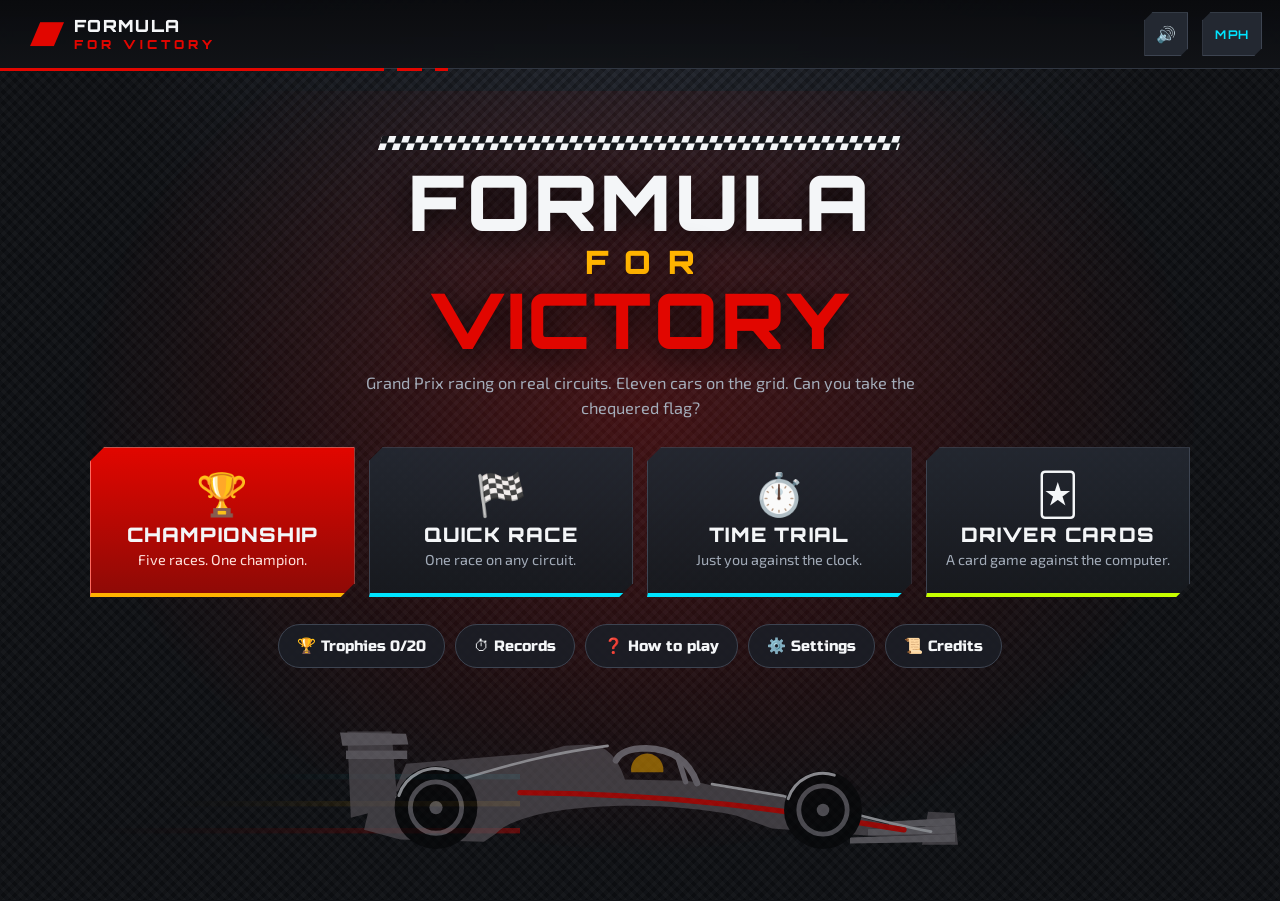
==== commit d5ad8ee1: "A trophy cabinet and a records board for every circuit Trophies and records come from the list of ci" ====
--- a/index.html
+++ b/index.html
@@ -8,9 +8,10 @@
 
     <link rel="manifest" href="manifest.json">
     <meta name="theme-color" content="#111317">
-    <link rel="apple-touch-icon" href="icon-192.png">
+    <link rel="apple-touch-icon" href="apple-touch-icon.png">
     <link rel="icon" href="icon-192.png" type="image/png">
     <meta name="apple-mobile-web-app-capable" content="yes">
+    <meta name="apple-mobile-web-app-title" content="Formula">
     <meta name="mobile-web-app-capable" content="yes">
     <meta name="apple-mobile-web-app-status-bar-style" content="black-translucent">
     <link rel="stylesheet" href="style.css">
@@ -88,6 +89,8 @@
                     <button class="menu-card cards" data-menu="cards"><span class="mc-icon" aria-hidden="true">🃏</span><span class="mc-text"><b>Driver Cards</b><small>A card game against the computer.</small></span></button>
                 </nav>
                 <div class="menu-small">
+                    <button class="chip-btn" data-screen="trophies">🏆 Trophies<span id="chip-trophies"></span></button>
+                    <button class="chip-btn" data-screen="records">⏱ Records</button>
                     <button class="chip-btn" data-screen="help">❓ How to play</button>
                     <button class="chip-btn" data-screen="settings">⚙️ Settings</button>
                     <button class="chip-btn" data-screen="credits">📜 Credits</button>
@@ -100,7 +103,7 @@
             <button class="back-btn" data-screen="title">‹ Menu</button>
             <div class="screen-head">
                 <h1><span class="kicker" id="circuits-kicker">Quick race</span>Choose a circuit</h1>
-                <p class="subtitle">Every circuit is traced from a real map, so the corners are where they really are.</p>
+                <p class="subtitle">Every circuit is traced from a real map, so the corners are where they really are. <button class="link-btn inline" data-screen="records">⏱ See your records</button></p>
             </div>
             <div class="circuit-grid" id="circuit-grid"></div>
         </section>
@@ -121,6 +124,22 @@
         <section id="screen-cards" class="screen">
             <button class="back-btn" data-screen="title">‹ Menu</button>
             <div id="cards"></div>
+        </section>
+
+        <!-- TROPHIES: the cabinet (see trophies.js) -->
+        <section id="screen-trophies" class="screen">
+            <button class="back-btn" data-screen="title">‹ Menu</button>
+            <div class="screen-head"><h1><span class="kicker">Trophies</span>Your trophy cabinet</h1>
+                <p class="subtitle">Every trophy you have won is kept here. The grey ones are still to win: each one says how.</p></div>
+            <div id="trophies"></div>
+        </section>
+
+        <!-- RECORDS: your best times on every circuit (see records.js) -->
+        <section id="screen-records" class="screen">
+            <button class="back-btn" data-screen="title" id="records-back">‹ Menu</button>
+            <div class="screen-head"><h1><span class="kicker">Records</span>Your best times</h1>
+                <p class="subtitle">Your quickest lap, race and qualifying lap on every circuit, and the day you set each one.</p></div>
+            <div id="records"></div>
         </section>
 
         <!-- HOW TO PLAY -->
@@ -167,7 +186,8 @@
                 <button class="opt" data-race="pause" aria-label="Pause">❚❚<span> Pause</span></button><button class="opt" id="race-cam" aria-label="Change camera">🎥<span> Camera</span></button><button class="opt" id="race-help" aria-label="Driving help">🛞<span> Driving help</span></button><button class="opt" id="race-tilt" aria-label="Tilt steering">📱<span> Tilt</span></button><button class="opt" id="race-sound" aria-label="Sound">🔊<span> Sound</span></button><button class="opt" id="race-engine" aria-label="Engine sound">🏎️<span> Engine</span></button><button class="opt" id="race-units" aria-label="Switch between mph and km/h">MPH</button>
             </div>
             <div class="pad pad-left"><button class="pad-btn" data-pad="left" aria-label="Steer left">◀</button><button class="pad-btn" data-pad="right" aria-label="Steer right">▶</button></div>
-            <div class="pad pad-right"><button class="pad-btn brake" data-pad="brake" aria-label="Brake">BRAKE</button><button class="pad-btn gas" data-pad="gas" aria-label="Accelerate">GO</button></div>
+            <div class="pad pad-right"><button class="boost-btn" id="race-boost" aria-label="Overtake boost">⚡<b id="race-boost-n">3</b><small>BOOST</small></button><button class="pad-btn brake" data-pad="brake" aria-label="Brake">BRAKE</button><button class="pad-btn gas" data-pad="gas" aria-label="Accelerate">GO</button></div>
+            <div class="race-pit-hint" id="race-pit-hint" hidden></div>
             <div class="race-panel" id="race-pause-panel" hidden><div class="rr-box"><h2>Paused</h2><p class="small" id="race-pause-note" hidden>Your season is saved. If you quit now, this race starts again from the grid next time.</p><div class="rr-actions"><button class="big-btn" data-race="resume">Keep racing</button><button class="act-btn" id="race-qskip" data-race="qskip" hidden>Skip qualifying</button><button class="act-btn ghost" data-race="menu">Quit to menu</button></div></div></div>
             <div class="race-panel" id="race-result" hidden></div>
         </div>
@@ -182,6 +202,8 @@
     <script src="myteams.js"></script>
     <script src="sound.js"></script>
     <script src="season.js"></script>
+    <script src="records.js"></script>
+    <script src="trophies.js"></script>
     <script src="app.js"></script>
     <script src="championship.js"></script>
     <script src="cards.js"></script>
--- a/style.css
+++ b/style.css
@@ -96,7 +96,7 @@
 @keyframes race-count-still { 0%, 85% { opacity: 1; transform: translate(-50%, -50%) scale(calc(var(--start) * .6)); } 100% { opacity: 0; transform: translate(-50%, -50%) scale(calc(var(--start) * .6)); } }
 @media (prefers-reduced-motion: reduce) { .race-count.run { animation-name: race-count-still; } }
 .race-top { position: absolute; top: 12px; left: 50%; transform: translateX(-50%); display: flex; gap: 6px; flex-wrap: wrap; justify-content: center; }
-.race-top .opt { background: rgba(17,19,23,.7); padding: 8px 10px; font-size: .8rem; }
+.race-top .opt { background: rgba(17,19,23,.7); padding: 8px 10px; font-size: .8rem; min-width: 44px; min-height: 44px; }   /* (at least 44 px each way: a finger-sized target) */
 .race-top .opt.active { background: rgba(225,6,0,.85); }
 .pad { position: absolute; bottom: max(18px, env(safe-area-inset-bottom)); display: flex; gap: 14px; }
 .pad-left { left: max(18px, env(safe-area-inset-left)); } .pad-right { right: max(18px, env(safe-area-inset-right)); }
@@ -315,7 +315,7 @@
 @media (max-width: 900px) {
     .race-top { flex-wrap: nowrap; gap: 5px; }
     .race-top .opt span { display: none; }
-    .race-top .opt { padding: 8px 10px; font-size: .9rem; min-width: 40px; }
+    .race-top .opt { padding: 8px 6px; font-size: .9rem; min-width: 44px; }
     .race-top #race-units { font-size: .7rem; }
 }
 @media (max-width: 640px) {
@@ -482,7 +482,7 @@
     .rr-points { font-size: .95rem; margin: 0 0 2px; }
     /* (the results don't quite fit on a phone on its side: the list scrolls, and the buttons stay in view under it) */
     .rr-box.champ-box .rr-actions { position: sticky; bottom: -12px; margin-top: 4px; padding: 6px 0 8px; background: var(--bg); }
-    .rr-box.champ-box .big-btn, .rr-box.champ-box .act-btn { padding: 9px 16px; font-size: .82rem; }
+    .rr-box.champ-box .big-btn, .rr-box.champ-box .act-btn { padding: 9px 16px; font-size: .82rem; min-height: 44px; }
     .rr-medal { font-size: 1.05rem; margin: 0 0 2px; }
     .season-table td { padding: 5px 6px; }
 }
@@ -574,6 +574,7 @@
 .quali-box { max-width: 620px; }
 .quali-box .q-how { margin: 8px 0; line-height: 1.5; }
 .quali-box .q-skipnote { margin: 10px 0 0; color: var(--muted); }
+.quali-box .rr-actions .big-btn, .quali-box .rr-actions .act-btn, #race-qskip { min-height: 44px; }   /* (big enough for small fingers on every screen) */
 .quali-table td:nth-child(3), .quali-table td:nth-child(4), .quali-table th:nth-child(3), .quali-table th:nth-child(4) { text-align: right; font-variant-numeric: tabular-nums; }
 .quali-table td:nth-child(4) { color: var(--muted); }
 .quali-table tr:first-child td:nth-child(4) { color: var(--amber); font-weight: 800; }
@@ -733,7 +734,7 @@
 @media (max-height: 500px) and (min-width: 641px) {
     #screen-cards.dc-playing .back-btn { display: none; }
     .dc-seat .dc-top { min-height: 40px; } .dc-seat .dc-art { height: 54px; } .dc-seat .dc-helmet { height: 44px; top: 4px; }
-    .dc-score { flex-wrap: nowrap; } .dc-quit { min-height: 36px; } .dc-table { gap: 4px 12px; }
+    .dc-score { flex-wrap: nowrap; } .dc-quit { min-height: 44px; } .dc-table { gap: 4px 12px; }
     .dc-seat .dc-stats { gap: 3px; padding: 5px; }
 }
 @media (max-width: 640px), (max-height: 500px) { .dc-seat .dc-sl em { white-space: nowrap; padding-left: 0; font-size: .58rem; } }
@@ -741,4 +742,120 @@
     .dc-seat .dc-top { min-height: 36px; padding-top: 2px; padding-bottom: 2px; } .dc-seat .dc-art { height: 44px; } .dc-seat .dc-helmet { height: 36px; top: 3px; } .dc-seat .dc-stats { padding: 3px; }
     .dc-seat .dc-logo { width: 28px; height: 28px; padding: 2px; } .dc-seat .dc-star { width: 26px; height: 26px; font-size: .9rem; }
     #screen-cards.dc-playing { margin-top: -6px; }
-}
+    /* (the score bar already says whose card is whose and how many are left: the labels make way for a taller picture of the car) */
+    .dc-seat-name { display: none; } .dc-seat .dc-art { height: 60px; } .dc-seat .dc-helmet { height: 50px; top: 5px; }
+}
+/* (cards slide in and out sideways: that must never make the page wider than the screen, or a phone zooms out to fit it) */
+#screen-cards { overflow-x: hidden; overflow-x: clip; margin: 0 -10px; padding: 0 10px; }
+
+/* ---------- Stage 6 tidy-ups ---------- */
+/* Driver Cards on a tablet. On its side (about 1280 x 800, and less once the browser's own bars are on screen) the
+   card in play was taller than the room under the scoreboard, so its last line fell off the bottom: its picture now
+   gives up some height, and on a shorter screen still the numbers go two abreast. Upright (800 x 1280) a long name
+   used to be cut short and lose its YOU tag: it may now run onto a second line. */
+.dc-card:not(.small) .dc-names b { white-space: normal; overflow-wrap: anywhere; }
+@media (min-width: 901px) and (min-height: 501px) and (max-height: 900px) {
+    .dc-seat .dc-art { aspect-ratio: auto; height: clamp(84px, calc(100vh - 668px), 170px); }
+    .dc-seat .dc-stats { gap: 3px; padding: 6px 8px; }
+    .dc-seat .dc-mine { padding-bottom: 8px; line-height: 1.3; }
+}
+@media (min-width: 901px) and (min-height: 501px) and (max-height: 760px) { .dc-seat .dc-mine { display: none; } }
+@media (min-width: 901px) and (min-height: 501px) and (max-height: 660px) {
+    .dc-seat .dc-stats { grid-template-columns: 1fr 1fr; }
+    .dc-seat .dc-stat { padding: 3px 9px; font-size: .84rem; } .dc-seat .dc-stat b { font-size: 1.05rem; } .dc-seat .dc-sl em { flex-basis: 100%; padding-left: 0; }
+    .dc-seat-name { display: none; }
+}
+
+/* ---------- Stage 6: the overtake boost, the pit stop, trophies and records ---------- */
+/* the boost button: above the BRAKE pedal, where the right thumb reaches it from GO (the little map is above GO) */
+.boost-btn { position: absolute; left: 4px; bottom: calc(110px + 12px); width: 88px; height: 88px; border-radius: 50%; border: 3px solid #7fe9ff; background: radial-gradient(circle at 50% 38%, rgba(0,229,255,.75), rgba(0,96,160,.72));
+    color: #fff; font-family: var(--display); font-weight: 900; font-size: 1.5rem; line-height: 1; display: none; flex-direction: column; align-items: center; justify-content: center; gap: 1px;
+    text-shadow: 0 1px 4px rgba(0,0,0,.6); box-shadow: 0 0 16px rgba(0,229,255,.55); touch-action: none; user-select: none; -webkit-user-select: none; -webkit-touch-callout: none; }
+.boost-on .boost-btn { display: flex; }
+.boost-btn b { font-size: 1.25rem; margin-left: 2px; display: inline; } .boost-btn small { display: block; font-size: .58rem; letter-spacing: .14em; }
+.boost-btn:active { transform: scale(.94); }
+.boost-btn.firing { background: radial-gradient(circle at 50% 38%, #fff, #ffd75e 55%, #ff8a00); border-color: #fff; color: #15171b; text-shadow: none; box-shadow: 0 0 26px rgba(255,215,94,.9); animation: boost-fire .35s ease-in-out infinite alternate; }
+.boost-btn.empty { background: rgba(17,19,23,.6); border-color: rgba(255,255,255,.3); color: rgba(255,255,255,.55); box-shadow: none; }
+@keyframes boost-fire { to { transform: scale(1.07); } }
+@media (max-width: 640px) { .boost-btn { width: 68px; height: 68px; left: 3px; bottom: calc(88px + 10px); font-size: 1.15rem; } .boost-btn b { font-size: 1rem; } .boost-btn small { font-size: .5rem; } }
+@media (max-height: 500px) { .boost-btn { width: 66px; height: 66px; left: 3px; bottom: calc(84px + 8px); font-size: 1.1rem; } .boost-btn b { font-size: 1rem; } .boost-btn small { font-size: .48rem; } }
+/* "PIT": the hint as you come up to the box */
+.race-pit-hint { position: absolute; left: 50%; top: 31%; transform: translateX(-50%); display: flex; flex-direction: column; align-items: center; gap: 2px; padding: 8px 18px 9px; pointer-events: none; text-align: center;
+    background: rgba(17,19,23,.78); border: 3px solid #FFC400; border-radius: 12px; font-family: var(--display); color: #fff; max-width: calc(100% - 24px); }
+.race-pit-hint[hidden] { display: none; }
+.race-pit-hint b { font-weight: 900; font-size: clamp(1.4rem, 4vw, 2.2rem); color: #FFC400; letter-spacing: .06em; line-height: 1.1; }
+.race-pit-hint span { font-family: var(--body); font-weight: 700; font-size: .95rem; }
+.race-pit-hint.slow { border-color: var(--red-2); animation: pit-hint .5s ease-in-out infinite alternate; } .race-pit-hint.slow b { color: #fff; }
+@keyframes pit-hint { to { background: rgba(225,6,0,.8); } }
+.podium-on .race-pit-hint, .replaying .race-pit-hint, .pitting .race-pit-hint { display: none; }
+@media (max-height: 500px) { .race-pit-hint { top: 43%; padding: 3px 12px 4px; border-width: 2px; } .race-pit-hint b { font-size: 1.25rem; } .race-pit-hint span { font-size: .78rem; } }   /* (a phone on its side: under the little tower of names) */
+/* the pit stop: your car from above, with a big round button at each wheel */
+.pit-panel { position: absolute; inset: 0; display: grid; place-items: center; padding: 10px; background: rgba(5,6,8,.34); touch-action: none; }
+.pit-panel[hidden] { display: none; }
+.pit-box { display: flex; flex-direction: column; align-items: center; gap: 6px; width: min(430px, 100%); max-height: 100%; padding: 14px 18px 16px; text-align: center; background: linear-gradient(180deg, rgba(27,31,38,.94), rgba(17,19,23,.94)); border: 3px solid #FFC400; border-radius: 18px; box-shadow: 0 14px 40px rgba(0,0,0,.6); }
+.pit-box .kicker { margin: 0; color: #FFC400; }
+.pit-clock { font-family: var(--display); font-weight: 900; font-size: clamp(2.6rem, 9vh, 4.4rem); line-height: 1; color: #fff; font-variant-numeric: tabular-nums; text-shadow: 0 0 18px rgba(255,196,0,.5); }
+.pit-clock small { font-size: .4em; margin-left: 4px; color: #FFC400; }
+.pit-how { margin: 0; min-height: 2.6em; font-weight: 700; font-size: .98rem; line-height: 1.3; color: var(--text); }
+.pit-how.done { font-family: var(--display); font-weight: 900; font-size: 1.35rem; color: var(--lime); }
+.pit-car { position: relative; width: min(300px, 78vw); aspect-ratio: 1 / 1.12; margin: 2px 0 4px; }
+.pit-body { position: absolute; inset: 0; pointer-events: none; }
+.pit-body i { position: absolute; left: 50%; transform: translateX(-50%); background: var(--c1, #E10600); box-shadow: 0 0 0 2px rgba(0,0,0,.45); }
+.pit-nose { top: 3%; width: 9%; height: 30%; border-radius: 40% 40% 6px 6px; }
+.pit-wingf { top: 5%; width: 62%; height: 6%; border-radius: 4px; background: var(--c2, #F4F6F8) !important; }
+.pit-tub { top: 30%; width: 34%; height: 56%; border-radius: 30% 30% 14% 14% / 16% 16% 8% 8%; box-shadow: inset 0 0 0 4px rgba(0,0,0,.25); }
+.pit-tub::after { content: ''; position: absolute; left: 50%; top: 14%; width: 44%; aspect-ratio: 1; transform: translateX(-50%); border-radius: 50%; background: #FFB300; box-shadow: 0 0 0 4px #15171b; }   /* (the driver's helmet, from above) */
+.pit-wingr { bottom: 3%; width: 56%; height: 8%; border-radius: 4px; background: var(--c2, #F4F6F8) !important; }
+.pit-wheel { position: absolute; width: 31%; aspect-ratio: 1; padding: 0; border-radius: 50%; border: 0; background: none; display: grid; place-items: center; touch-action: none; -webkit-touch-callout: none; }
+.pit-wheel.fl { left: 0; top: 13%; } .pit-wheel.fr { right: 0; top: 13%; } .pit-wheel.rl { left: 0; bottom: 9%; } .pit-wheel.rr { right: 0; bottom: 9%; }
+.pit-wheel i { position: absolute; inset: 0; border-radius: 50%; background: radial-gradient(circle, #6d6c72 0 17%, #2a2c31 18% 30%, #0b0c0f 31% 62%, #3a3d43 63% 66%, #0b0c0f 67%); box-shadow: 0 0 0 4px #FFC400, 0 0 18px rgba(255,196,0,.55); animation: pit-pulse .7s ease-in-out infinite alternate; }
+.pit-wheel b { position: relative; font-family: var(--display); font-weight: 900; font-size: 1.5rem; color: #fff; text-shadow: 0 2px 5px #000; }
+.pit-wheel:active i { transform: scale(.93); }
+/* the old wheel is off: only the hub is left, waiting for the new one */
+.pit-wheel.off i { background: radial-gradient(circle, #c9ced6 0 14%, #5f6b7a 15% 26%, rgba(0,229,255,.12) 27%); box-shadow: 0 0 0 4px #00E5FF, 0 0 18px rgba(0,229,255,.6); border: 3px dashed rgba(0,229,255,.8); animation: none; }
+.pit-wheel.new i { background: radial-gradient(circle, #dfe5ec 0 17%, #43a047 18% 30%, #15171b 31% 62%, #C6FF00 63% 68%, #15171b 69%); box-shadow: 0 0 0 4px #C6FF00, 0 0 16px rgba(198,255,0,.5); animation: none; }
+.pit-wheel.new b { font-size: 0; } .pit-wheel.new b::after { content: '✓'; font-size: 1.8rem; color: #C6FF00; }
+@keyframes pit-pulse { to { box-shadow: 0 0 0 6px #FFC400, 0 0 26px rgba(255,196,0,.8); } }
+.pit-leave { min-height: 44px; font-size: .85rem; } .pit-leave[hidden] { display: none; }
+.pitting .pad, .pitting .race-slip, .pitting .race-corner { display: none; }
+/* on a wide screen the panel sits to one side (the pit wall's side), so your real car, up on its jacks, and the rivals going by stay in view */
+@media (min-width: 900px) and (min-height: 561px) { .pit-panel { justify-items: end; padding-right: max(3vw, env(safe-area-inset-right)); background: none; } .pit-panel.left { justify-items: start; padding-left: max(3vw, env(safe-area-inset-left)); } .pit-box { width: min(400px, 40vw); } }
+@media (max-height: 560px) {   /* a phone on its side: the clock and the words go beside the car */
+    .pit-box { display: grid; grid-template-columns: minmax(0, 1fr) auto; grid-template-areas: "k car" "clock car" "how car" "leave car"; align-items: center; column-gap: 16px; width: min(600px, 100%); padding: 8px 14px; }
+    .pit-box .kicker { grid-area: k; } .pit-clock { grid-area: clock; } .pit-how { grid-area: how; font-size: .86rem; } .pit-leave { grid-area: leave; justify-self: center; }
+    .pit-car { grid-area: car; width: auto; height: min(250px, calc(100vh - 44px)); margin: 0; }
+}
+/* "New record!" on the results */
+.rr-record { margin: 4px 0; font-family: var(--display); font-weight: 900; font-size: 1rem; color: #FFD75E; text-shadow: 0 0 12px rgba(255,215,94,.45); }
+.pod-head .rr-record { font-size: .86rem; margin: 2px 0; }
+/* a trophy has been won: a message that slides down from the top, over whatever is on screen */
+.trophy-toast { position: fixed; left: 50%; top: max(10px, env(safe-area-inset-top)); z-index: 300; transform: translate(-50%, -160%); visibility: hidden; display: flex; align-items: center; gap: 12px; padding: 10px 20px 10px 12px; max-width: calc(100vw - 20px);
+    background: linear-gradient(180deg, #2b2410, #17140a); border: 2px solid #ffd75e; border-radius: 14px; box-shadow: 0 10px 30px rgba(0,0,0,.6), 0 0 24px rgba(255,215,94,.35); transition: transform .3s cubic-bezier(.2,.9,.3,1.2), visibility .3s; pointer-events: none; }
+.trophy-toast.show { transform: translate(-50%, 0); visibility: visible; }
+.trophy-toast .trophy-art { width: 58px; height: 58px; flex: none; }
+.tt-text { display: flex; flex-direction: column; min-width: 0; text-align: left; } .tt-text small { font-family: var(--display); font-weight: 700; font-size: .64rem; letter-spacing: .22em; text-transform: uppercase; color: #ffd75e; }
+.tt-text b { font-family: var(--head); font-weight: 400; font-size: 1.2rem; line-height: 1.15; } .tt-text span { font-size: .82rem; color: var(--muted); line-height: 1.25; }
+/* the trophy cabinet */
+.trophy-count { margin: 0 0 14px; font-family: var(--head); font-size: 1.05rem; color: var(--muted); } .trophy-count b { font-family: var(--display); font-weight: 900; font-size: 1.6rem; color: #ffd75e; margin-right: 2px; }
+.trophy-grid { display: grid; grid-template-columns: repeat(auto-fill, minmax(168px, 1fr)); gap: 12px; }
+.trophy-card { display: flex; flex-direction: column; align-items: center; gap: 4px; padding: 14px 10px 12px; text-align: center; background: linear-gradient(180deg, var(--panel), var(--bg-2)); border: 1px solid var(--line); border-radius: 12px; }
+.trophy-card .trophy-art { width: 92px; height: 92px; }
+.trophy-card b { font-family: var(--head); font-weight: 400; font-size: 1.05rem; line-height: 1.2; }
+.trophy-how { font-size: .82rem; line-height: 1.35; color: var(--muted); } .trophy-how i { font-style: normal; color: var(--cyan); }
+.trophy-card small { font-size: .72rem; color: #ffd75e; font-weight: 700; }
+.trophy-card.won { border-color: rgba(255,215,94,.55); box-shadow: inset 0 0 22px rgba(255,215,94,.08); }
+.trophy-card.locked b { color: var(--muted); } .trophy-art.locked { opacity: .8; }
+/* the records board */
+.rec-grid { display: grid; grid-template-columns: repeat(auto-fill, minmax(300px, 1fr)); gap: 14px; }
+.rec-card h2 { font-size: 1.2rem; margin-bottom: 6px; } .rec-card.empty { opacity: .8; }
+.rec-table { width: 100%; border-collapse: collapse; font-size: .92rem; }
+.rec-table th { text-align: left; font-weight: 700; padding: 7px 6px 7px 0; color: var(--muted); } .rec-table td { padding: 7px 0 7px 6px; text-align: right; }
+.rec-table tr + tr th, .rec-table tr + tr td { border-top: 1px solid rgba(255,255,255,.08); }
+.rec-t { font-family: var(--display); font-weight: 900; font-size: 1.05rem; color: #fff; font-variant-numeric: tabular-nums; white-space: nowrap; } .rec-d { font-size: .78rem; color: var(--amber); white-space: nowrap; }
+.rec-table tr.none .rec-t, .rec-table tr.none .rec-d { color: var(--dim); font-family: var(--body); font-weight: 400; }
+.rec-note { margin-top: 14px; max-width: 760px; line-height: 1.5; }
+.circuit-card .cc-best { display: flex; flex-direction: column; gap: 1px; font-size: .84rem; color: var(--amber); font-weight: 700; } .circuit-card .cc-best b { font-family: var(--display); font-weight: 900; font-size: .95rem; color: #fff; }
+.circuit-card .cc-best small { font-weight: 400; font-size: .76rem; color: var(--muted); }
+.setup-facts .link-btn.inline { min-height: 0; }
+@media (max-width: 640px) { .trophy-grid { grid-template-columns: repeat(auto-fill, minmax(138px, 1fr)); gap: 8px; } .trophy-card .trophy-art { width: 72px; height: 72px; } .rec-grid { grid-template-columns: 1fr; } }
+@media (prefers-reduced-motion: reduce) { .boost-btn.firing, .pit-wheel i, .race-pit-hint.slow { animation: none; } }
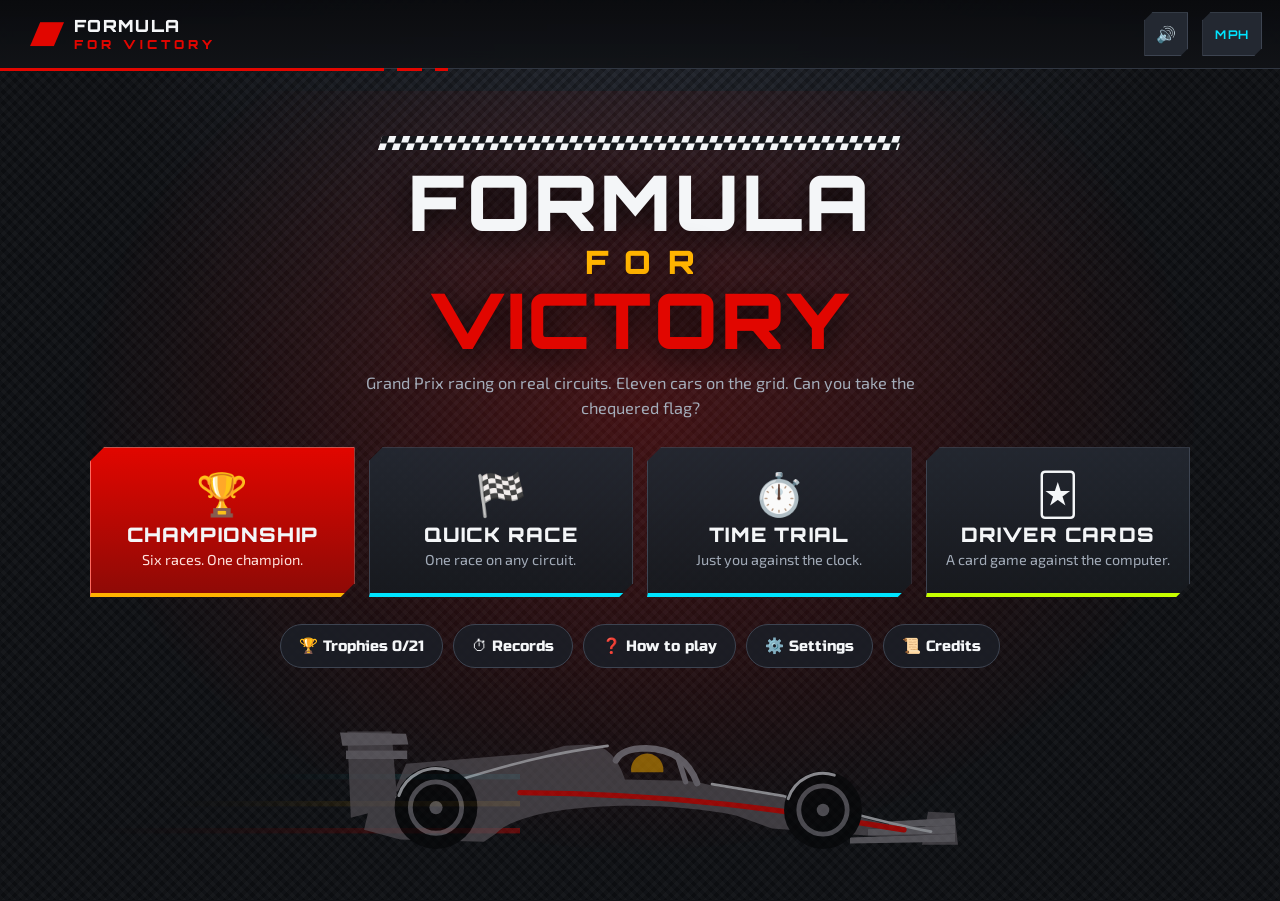
==== commit 323cfb34: "Jeddah: the sixth circuit, a night street race by the Red Sea; a season is now six races; cache v21 " ====
--- a/index.html
+++ b/index.html
@@ -83,7 +83,7 @@
                     <p class="title-tag">Grand Prix racing on real circuits. Eleven cars on the grid. Can you take the chequered flag?</p>
                 </div>
                 <nav class="menu-cards" aria-label="Main menu">
-                    <button class="menu-card champ" data-menu="champ"><span class="mc-icon" aria-hidden="true">🏆</span><span class="mc-text"><b>Championship</b><small id="mc-champ">Five races. One champion.</small></span></button>
+                    <button class="menu-card champ" data-menu="champ"><span class="mc-icon" aria-hidden="true">🏆</span><span class="mc-text"><b>Championship</b><small id="mc-champ">Six races. One champion.</small></span></button>
                     <button class="menu-card" data-menu="race"><span class="mc-icon" aria-hidden="true">🏁</span><span class="mc-text"><b>Quick race</b><small>One race on any circuit.</small></span></button>
                     <button class="menu-card" data-menu="trial"><span class="mc-icon" aria-hidden="true">⏱️</span><span class="mc-text"><b>Time trial</b><small>Just you against the clock.</small></span></button>
                     <button class="menu-card cards" data-menu="cards"><span class="mc-icon" aria-hidden="true">🃏</span><span class="mc-text"><b>Driver Cards</b><small>A card game against the computer.</small></span></button>
--- a/style.css
+++ b/style.css
@@ -772,12 +772,14 @@
     color: #fff; font-family: var(--display); font-weight: 900; font-size: 1.5rem; line-height: 1; display: none; flex-direction: column; align-items: center; justify-content: center; gap: 1px;
     text-shadow: 0 1px 4px rgba(0,0,0,.6); box-shadow: 0 0 16px rgba(0,229,255,.55); touch-action: none; user-select: none; -webkit-user-select: none; -webkit-touch-callout: none; }
 .boost-on .boost-btn { display: flex; }
+@media (min-width: 641px) and (min-height: 501px) { .boost-on .race-map { bottom: 250px; } }   /* (on a tablet the button would sit on the little map: in a race the map moves up out of its way) */
 .boost-btn b { font-size: 1.25rem; margin-left: 2px; display: inline; } .boost-btn small { display: block; font-size: .58rem; letter-spacing: .14em; }
 .boost-btn:active { transform: scale(.94); }
 .boost-btn.firing { background: radial-gradient(circle at 50% 38%, #fff, #ffd75e 55%, #ff8a00); border-color: #fff; color: #15171b; text-shadow: none; box-shadow: 0 0 26px rgba(255,215,94,.9); animation: boost-fire .35s ease-in-out infinite alternate; }
 .boost-btn.empty { background: rgba(17,19,23,.6); border-color: rgba(255,255,255,.3); color: rgba(255,255,255,.55); box-shadow: none; }
 @keyframes boost-fire { to { transform: scale(1.07); } }
-@media (max-width: 640px) { .boost-btn { width: 68px; height: 68px; left: 3px; bottom: calc(88px + 10px); font-size: 1.15rem; } .boost-btn b { font-size: 1rem; } .boost-btn small { font-size: .5rem; } }
+@media (max-width: 640px) { .boost-btn { width: 68px; height: 68px; left: 3px; bottom: calc(88px + 10px); font-size: 1.15rem; } .boost-btn b { font-size: 1rem; } .boost-btn small { font-size: .5rem; }
+    .boost-on .hud-speed, .boost-on .race-slip { left: 38%; } }   /* (an upright phone: the speed moves a little left, out from under the button) */
 @media (max-height: 500px) { .boost-btn { width: 66px; height: 66px; left: 3px; bottom: calc(84px + 8px); font-size: 1.1rem; } .boost-btn b { font-size: 1rem; } .boost-btn small { font-size: .48rem; } }
 /* "PIT": the hint as you come up to the box */
 .race-pit-hint { position: absolute; left: 50%; top: 31%; transform: translateX(-50%); display: flex; flex-direction: column; align-items: center; gap: 2px; padding: 8px 18px 9px; pointer-events: none; text-align: center;
@@ -790,7 +792,8 @@
 .podium-on .race-pit-hint, .replaying .race-pit-hint, .pitting .race-pit-hint { display: none; }
 @media (max-height: 500px) { .race-pit-hint { top: 43%; padding: 3px 12px 4px; border-width: 2px; } .race-pit-hint b { font-size: 1.25rem; } .race-pit-hint span { font-size: .78rem; } }   /* (a phone on its side: under the little tower of names) */
 /* the pit stop: your car from above, with a big round button at each wheel */
-.pit-panel { position: absolute; inset: 0; display: grid; place-items: center; padding: 10px; background: rgba(5,6,8,.34); touch-action: none; }
+.pit-panel { position: absolute; inset: 0; display: grid; place-items: center; padding: 10px; background: rgba(5,6,8,.34); touch-action: none; pointer-events: none; }
+.pit-box { pointer-events: auto; }   /* (only the panel itself takes taps: the Pause button and the rest of the top bar still work during a stop) */
 .pit-panel[hidden] { display: none; }
 .pit-box { display: flex; flex-direction: column; align-items: center; gap: 6px; width: min(430px, 100%); max-height: 100%; padding: 14px 18px 16px; text-align: center; background: linear-gradient(180deg, rgba(27,31,38,.94), rgba(17,19,23,.94)); border: 3px solid #FFC400; border-radius: 18px; box-shadow: 0 14px 40px rgba(0,0,0,.6); }
 .pit-box .kicker { margin: 0; color: #FFC400; }
@@ -818,6 +821,7 @@
 @keyframes pit-pulse { to { box-shadow: 0 0 0 6px #FFC400, 0 0 26px rgba(255,196,0,.8); } }
 .pit-leave { min-height: 44px; font-size: .85rem; } .pit-leave[hidden] { display: none; }
 .pitting .pad, .pitting .race-slip, .pitting .race-corner { display: none; }
+.win-cut .pad, .win-cut .race-pit-hint, .win-cut .race-slip, .win-cut .race-corner { display: none; }   /* the winner's trackside shot: nothing to press */
 /* on a wide screen the panel sits to one side (the pit wall's side), so your real car, up on its jacks, and the rivals going by stay in view */
 @media (min-width: 900px) and (min-height: 561px) { .pit-panel { justify-items: end; padding-right: max(3vw, env(safe-area-inset-right)); background: none; } .pit-panel.left { justify-items: start; padding-left: max(3vw, env(safe-area-inset-left)); } .pit-box { width: min(400px, 40vw); } }
 @media (max-height: 560px) {   /* a phone on its side: the clock and the words go beside the car */
@@ -835,6 +839,10 @@
 .trophy-toast .trophy-art { width: 58px; height: 58px; flex: none; }
 .tt-text { display: flex; flex-direction: column; min-width: 0; text-align: left; } .tt-text small { font-family: var(--display); font-weight: 700; font-size: .64rem; letter-spacing: .22em; text-transform: uppercase; color: #ffd75e; }
 .tt-text b { font-family: var(--head); font-weight: 400; font-size: 1.2rem; line-height: 1.15; } .tt-text span { font-size: .82rem; color: var(--muted); line-height: 1.25; }
+/* (on the racing screen it is smaller and sits right at the top, so it stays above the top line of the results and
+   qualifying panels: on a tablet on its side those begin about 68 px down. How to win it is on the Trophies screen.) */
+.racing .trophy-toast { top: max(4px, env(safe-area-inset-top)); gap: 8px; padding: 4px 16px 4px 6px; border-radius: 12px; }
+.racing .trophy-toast .trophy-art { width: 44px; height: 44px; } .racing .tt-text b { font-size: 1.05rem; } .racing .tt-text span { display: none; }
 /* the trophy cabinet */
 .trophy-count { margin: 0 0 14px; font-family: var(--head); font-size: 1.05rem; color: var(--muted); } .trophy-count b { font-family: var(--display); font-weight: 900; font-size: 1.6rem; color: #ffd75e; margin-right: 2px; }
 .trophy-grid { display: grid; grid-template-columns: repeat(auto-fill, minmax(168px, 1fr)); gap: 12px; }
@@ -856,6 +864,18 @@
 .rec-note { margin-top: 14px; max-width: 760px; line-height: 1.5; }
 .circuit-card .cc-best { display: flex; flex-direction: column; gap: 1px; font-size: .84rem; color: var(--amber); font-weight: 700; } .circuit-card .cc-best b { font-family: var(--display); font-weight: 900; font-size: .95rem; color: #fff; }
 .circuit-card .cc-best small { font-weight: 400; font-size: .76rem; color: var(--muted); }
-.setup-facts .link-btn.inline { min-height: 0; }
+/* (the records links sit in a line of text, but a finger still gets 44 px to hit: the extra is padding, taken back by the margin) */
+.setup-facts .link-btn.inline, .screen-head .link-btn.inline { min-height: 0; padding: 11px 6px; margin: -11px -6px; }
 @media (max-width: 640px) { .trophy-grid { grid-template-columns: repeat(auto-fill, minmax(138px, 1fr)); gap: 8px; } .trophy-card .trophy-art { width: 72px; height: 72px; } .rec-grid { grid-template-columns: 1fr; } }
 @media (prefers-reduced-motion: reduce) { .boost-btn.firing, .pit-wheel i, .race-pit-hint.slow { animation: none; } }
+
+/* ---- the chequered flag beside "You win!" (see winFlag in flag.js): thin strips of one chequered picture, each bobbing
+   a moment after the one before, so a wave runs along the cloth. Only 'transform' moves, which costs next to nothing. ---- */
+.win-title { display: inline-flex; align-items: center; justify-content: center; gap: .5em; }
+.win-flag { display: inline-flex; align-items: stretch; height: 1.15em; width: 1.85em; flex: none; filter: drop-shadow(0 2px 3px rgba(0,0,0,.6)); }
+.win-flag.flip { transform: scaleX(-1); }
+.win-flag .wf-pole { flex: none; width: 3px; margin-bottom: -.55em; border-radius: 2px; background: #c9ced6; }
+.win-flag .wf-s { flex: 1; margin-right: -.5px; background: conic-gradient(#111 25%, #f4f4f0 0 50%, #111 0 75%, #f4f4f0 0) var(--p) 0 / 400% 50%;
+    animation: wf-wave .62s ease-in-out infinite alternate; animation-delay: calc(var(--i) * -.11s); }
+@keyframes wf-wave { from { transform: translateY(calc(var(--i) * -.012em - .02em)); } to { transform: translateY(calc(var(--i) * .012em + .02em)); } }
+@media (prefers-reduced-motion: reduce) { .win-flag .wf-s { animation: none; } }
